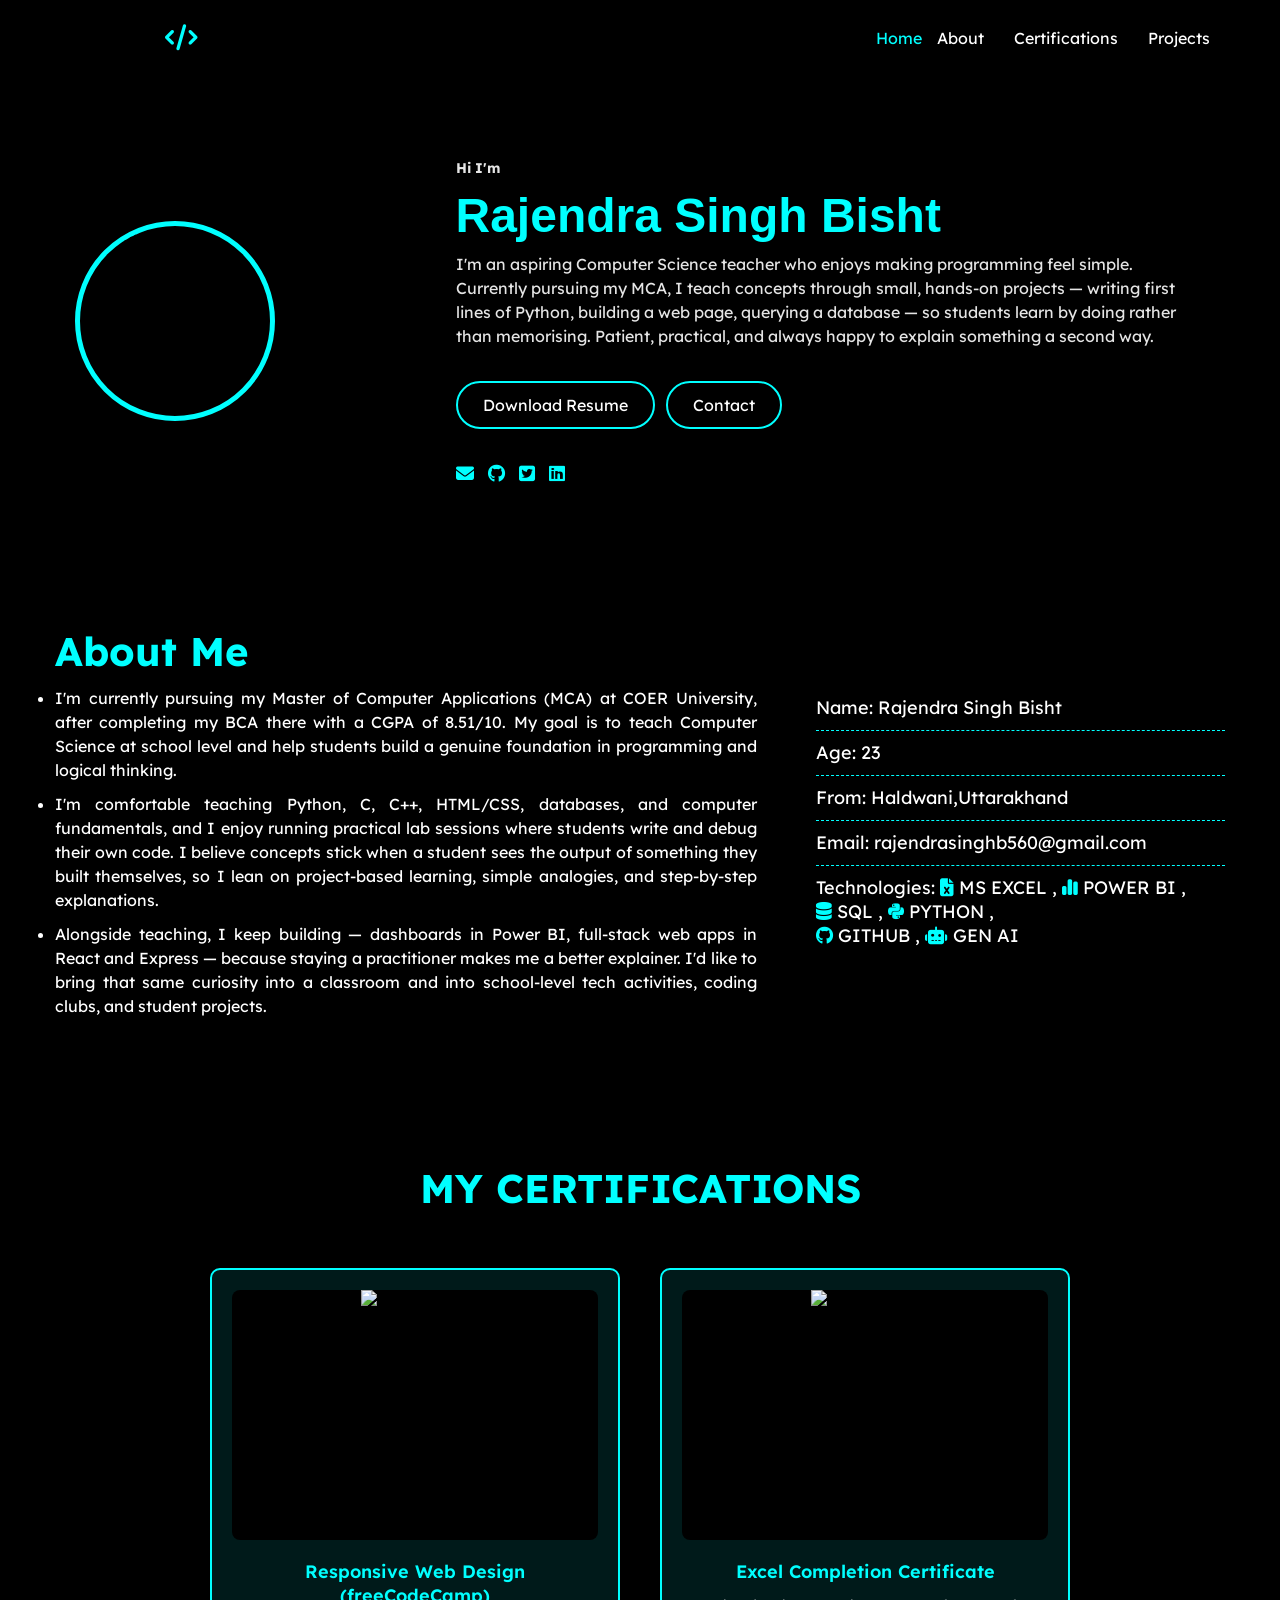
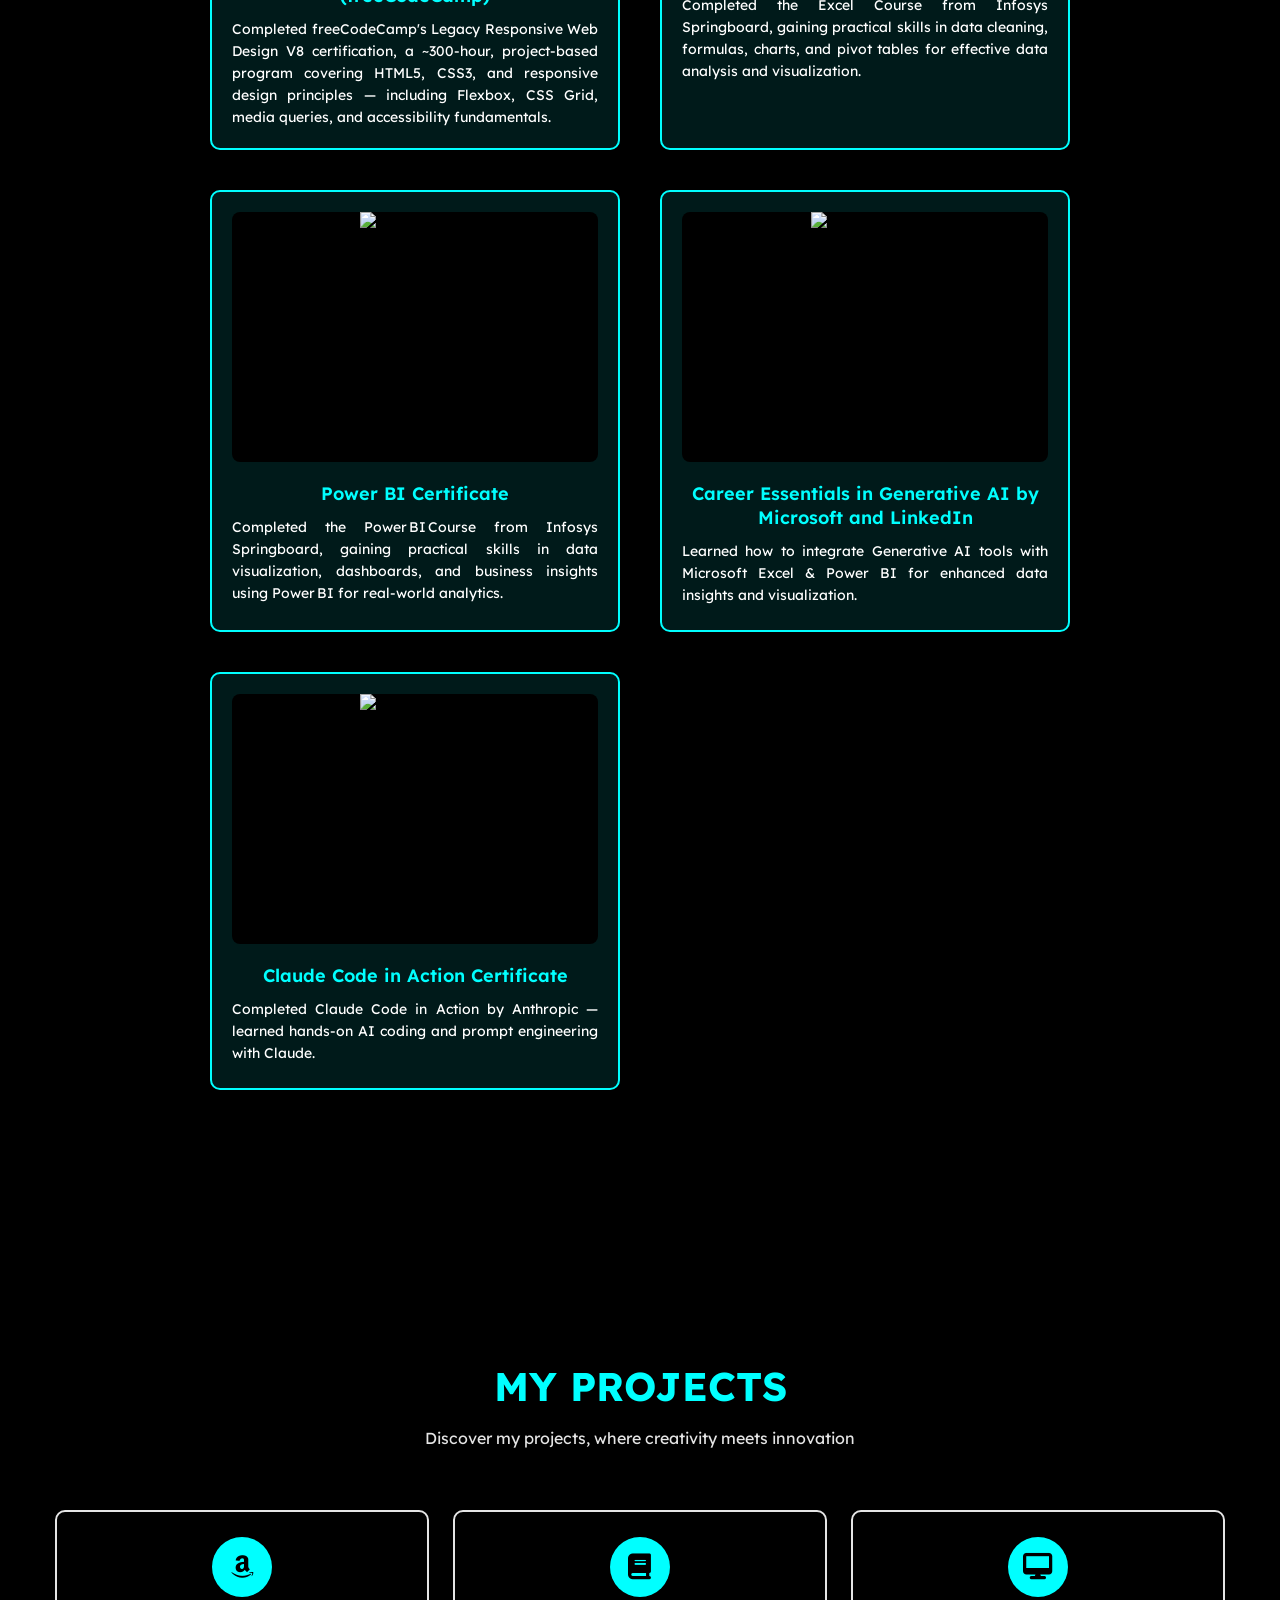
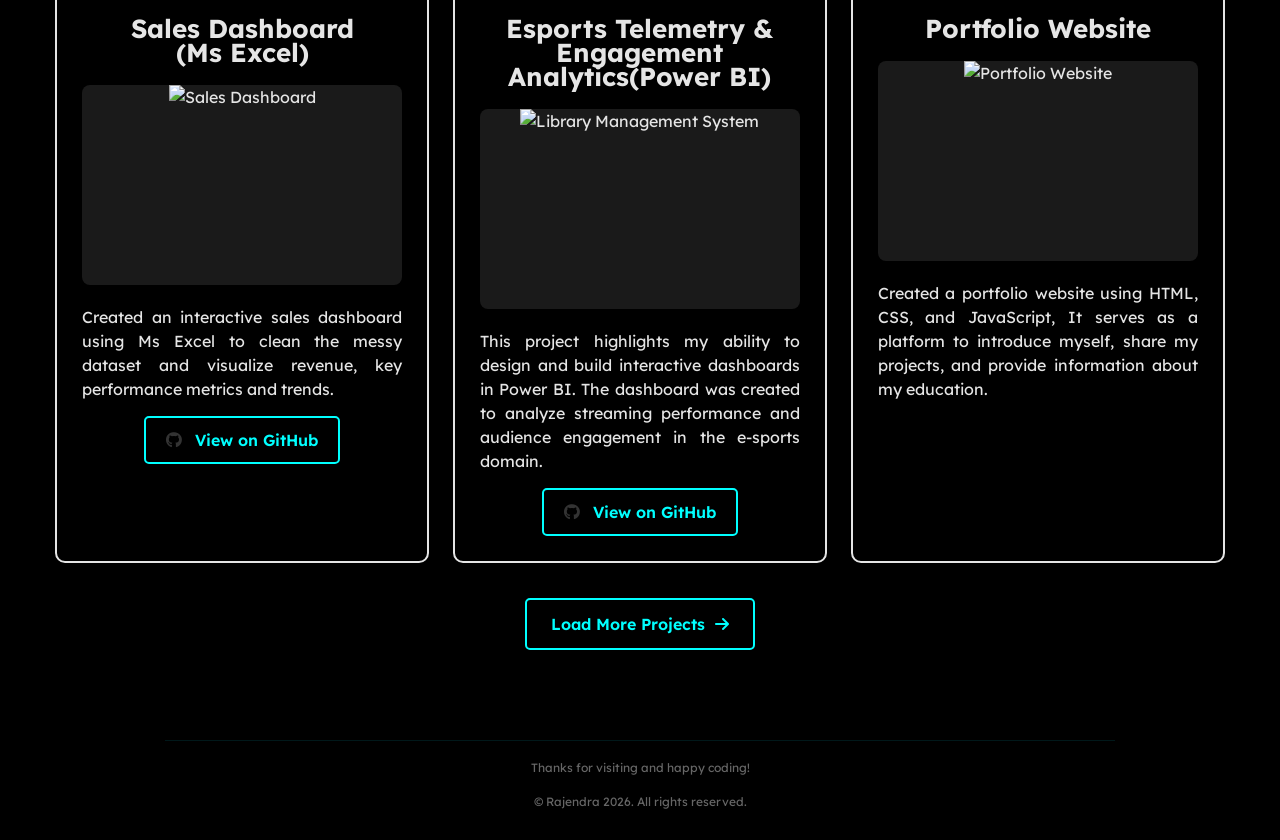
==== index.html @ 9645b608 "Add files via upload" ====
<!DOCTYPE html>
<html lang="en">
<head>
    <meta charset="UTF-8"> 
    <meta http-equiv="X-UA-Compatible" content="IE=edge">
    <meta name="viewport" content="width=device-width, initial-scale=1.0">
    <title>Rajendra</title>
    <link rel="icon" href="https://i.ibb.co/zRsTj3p/Frame-1-37.png">


    <link rel="stylesheet" href="styles.css">
    <link rel="stylesheet" href="https://cdnjs.cloudflare.com/ajax/libs/font-awesome/6.4.0/css/all.min.css" class="stylesheet">
</head> 

<body>

    <!-------------------------- Header Area -------------------------->
    <header class="header-area">
        <div class="container">
            <div class="header">
               
                <a href="" class="logo">
                    <img src="images/Rajendra.png" alt="" class="signature" style="color: aqua;">
                    <i class="fa fa-code" style="color:  aqua;"></i>
                </a>
                   
                <ul class="navbar">
                    <li><a href="#home">Home</a></li>
                    <li><a href="#about">About</a></li>
                    <li><a href="#certifications">Certifications</a></li>
                    <li><a href="#projects">Projects</a></li>
                    
                </ul>
                
                <div class="menu_icon">
                    <i class="fa fa-bars"></i>
                </div>

            </div>
        </div> 
    </header>
 
    <!-------------------------- Home Page -------------------------->
    <div class="FirstElement" id="home">
        <div class="profile-photo">
            <img src="images/mypic.png" alt="profile picture">
        </div>
        <div class="profile-text">
            <h5>Hi I'm </h5><br>
            <h1 class="animated-name">Rajendra Singh Bisht </h1><br>
            <p>I'm an aspiring Computer Science teacher who enjoys making programming feel simple. Currently pursuing my MCA, I teach concepts through small, hands-on projects — writing first lines of Python, building a web page, querying a database — so students learn by doing rather than memorising. Patient, practical, and always happy to explain something a second way.</p>
            
            <div class="btn-group">
                <a href="Resume.pdf" class="btn   active">Download Resume</a>
                <a href="mailto:rajendrasinghb560@gmail.com" class="btn">Contact</a>
            </div>

            <div class="social" >
                <a href="mailto:rajendrasinghb560@gmail.com" target="_blank"><i class="fa fa-envelope" style="color:  aqua;;"></i></a>
                <a href="https://github.com/Rajendra7637" target="_blank"><i class="fa-brands fa-github" style="color: aqua;;"></i></a>
                <a href="https://x.com/Rajendrabisht69?t=imDS3XkulwA086up7VsEKw&s=09" target="_blank"><i class="fa-brands fa-square-twitter" style="color: aqua;"></i></a>
                <a href="https://www.linkedin.com/in/rajendra-singh-bisht-b9600a332/?lipi=urn%3Ali%3Apage%3Ad_flagship3_feed%3B2MLOsnooRuiY87DfaWjB9A%3D%3D" target="_blank"><i class="fa-brands fa-linkedin" style="color:  aqua;"></i></a>
            </div>
        </div>
    </div>

        <!-------------------------- About Section -------------------------->
    <section class="about-area" id="about">
        <div class="container">
            <div class="about">
                
                <div class="about-content">
                    <h4>About Me</h4>
                    <ul>
                      <li>I'm currently pursuing my Master of Computer Applications (MCA) at COER University, after completing my BCA there with a CGPA of 8.51/10. My goal is to teach Computer Science at school level and help students build a genuine foundation in programming and logical thinking.</li>
                      <li>I'm comfortable teaching Python, C, C++, HTML/CSS, databases, and computer fundamentals, and I enjoy running practical lab sessions where students write and debug their own code. I believe concepts stick when a student sees the output of something they built themselves, so I lean on project-based learning, simple analogies, and step-by-step explanations.</li>
                      <li>Alongside teaching, I keep building — dashboards in Power BI, full-stack web apps in React and Express — because staying a practitioner makes me a better explainer. I'd like to bring that same curiosity into a classroom and into school-level tech activities, coding clubs, and student projects.</li>
                    </ul>
                </div>
                                  
                <div class="about-skills">
                    <ul>
                        <li>Name: Rajendra Singh Bisht</li>
                        <li>Age: 23</li>     
                        <li>From: Haldwani,Uttarakhand</li>
                        <li>Email: rajendrasinghb560@gmail.com</li>
                      
                        
                        <li>Technologies: <i class="fa-solid fa-file-excel" style="color: aqua;"></i> MS EXCEL , <i class="fa-solid fa-chart-simple" style="color: aqua;"></i> POWER BI , <br><i class="fa-solid fa-database" style="color: aqua;"></i> SQL , <i class="fa-brands fa-python" style="color: aqua;"></i> PYTHON ,<br><i class="fa-brands fa-github" style="color: aqua;"></i> GITHUB , <i class="fa-solid fa-robot" style="color: aqua;"></i> GEN AI
                            
                          
                        </li>
                    </ul>
                </div>
                
                
            </div>
        </div>
    </section>

 

    


        <!-------------- Certifications ----------------->
    <section class="certifications-section" id="certifications">
        <div class="container">
            <h3 class="section-title">My Certifications</h3>
            <div class="certifications-grid">

                <div class="certificate-card">
                    <div class="certificate-image" onclick="openModal(this)">
                        <img src="images/responsive.png" alt="Certificate 1">
                    </div>
                    <h4 class="certificate-title">Responsive Web Design (freeCodeCamp)</h4>
                    <p class="certificate-description">Completed freeCodeCamp's Legacy Responsive Web Design V8 certification, a ~300-hour, project-based program covering HTML5, CSS3, and responsive design principles — including Flexbox, CSS Grid, media queries, and accessibility fundamentals.</p>
                </div>
                <!-- Certificate 1 -->
                <div class="certificate-card">
                    <div class="certificate-image" onclick="openModal(this)">
                        <img src="images/Excel.png" alt="Certificate 1">
                    </div>
                    <h4 class="certificate-title">Excel Completion Certificate</h4>
                    <p class="certificate-description">Completed the Excel Course from Infosys Springboard, gaining practical skills in data cleaning, formulas, charts, and pivot tables for effective data analysis and visualization.</p>
                </div>
                <!-- Certificate 2 -->
                <div class="certificate-card">
                    <div class="certificate-image" onclick="openModal(this)">
                        <img src="images/powerbi.png" alt="Certificate 2">
                    </div>
                    <h4 class="certificate-title">Power BI Certificate</h4>
                    <p class="certificate-description">Completed the Power BI Course from Infosys Springboard, gaining practical skills in data visualization, dashboards, and business insights using Power BI for real‑world analytics.</p>
                </div>
                <!-- Certificate 3 -->
                <div class="certificate-card">
                    <div class="certificate-image" onclick="openModal(this)">
                        <img src="images/MGenai.png" alt="Certificate 3">
                    </div>
                    <h4 class="certificate-title">Career Essentials in Generative AI by Microsoft and LinkedIn</h4>
                    <p class="certificate-description">Learned how to integrate Generative AI tools with Microsoft Excel & Power BI for enhanced data insights and visualization.</p>
                </div>
                <!-- Certificate 4 -->
                <div class="certificate-card">
                    <div class="certificate-image" onclick="openModal(this)">
                        <img src="images/claude.png" alt="Certificate 4">
                    </div>
                    <h4 class="certificate-title">Claude Code in Action Certificate</h4>
                    <p class="certificate-description">Completed Claude Code in Action by Anthropic — learned hands-on AI coding and prompt engineering with Claude.</p>
                </div>
            </div>
        </div>
    </section>

    <!-- Certificate Modal -->
    <div id="certificateModal" class="certificate-modal" onclick="closeModal()">
        <div class="modal-content" onclick="event.stopPropagation()">
            <span class="close-btn" onclick="closeModal()">&times;</span>
            <img id="modalImage" src="" alt="Certificate">
        </div>
    </div>

    <!-- Project Modal -->
    <div id="projectModal" class="project-modal" onclick="closeProjectModal()">
        <div class="project-modal-content" onclick="event.stopPropagation()">
            <span class="project-close-btn" onclick="closeProjectModal()">&times;</span>
            <img id="projectModalImage" src="" alt="Project Dashboard">
        </div>
    </div>

<br><br><br><br>

        <!-------------------------- Projects -------------------------->
    <section class="project-content" id="projects">
        <div class="container">
            <div class="project-title">
                <h4>My Projects</h4>
                <p>Discover my projects, where creativity meets innovation</p>
            </div>
            <div class="projects">
                <!-- 1st Project -->
                <div class="project">
                    <i class="fa-brands fa-amazon" style="color: #000000;"></i>
                    <h4>Sales Dashboard<br>(Ms Excel)</h4>
                    <div class="project-image" onclick="openProjectModal(this)">
                        <img src="images/Salesexcel.png" alt="Sales Dashboard">
                        <span class="image-icon"><i class="fa fa-image"></i></span>
                    </div>
                    <p>Created an interactive sales dashboard using Ms Excel to clean the messy dataset and visualize revenue, key performance metrics and trends.</p>
                    
                    <a href="https://github.com/Rajendra7637/Sales-Dashboard-Excel-" target="_blank" class="github-link">
                        <i class="fa-brands fa-github"></i> View on GitHub
                    </a>
                </div>
                 <!-- 2nd Project -->
                 <div class="project">
                    <i class="fa-solid fa-book" style="color:rgb(0, 0, 0);"></i>
                    <h4>Esports Telemetry & Engagement Analytics(Power BI)</h4>
                     <div class="project-image" onclick="openProjectModal(this)">
                        <img src="images/espobi.png" alt="Library Management System">
                        <span class="image-icon"><i class="fa fa-image"></i></span>
                    </div>
                    <p>This project highlights my ability to design and build interactive dashboards in Power BI. The dashboard was created to analyze streaming performance and audience engagement in the e-sports domain.</p>
                  
                    <a href="https://github.com/your-username/library-management" target="_blank" class="github-link">
                        <i class="fa-brands fa-github"></i> View on GitHub
                    </a>
                </div>
                <!-- 3rd Project -->
                <div class="project">
                    <i class="fa fa-desktop" style="color: #000000;"></i>
                    <h4>Portfolio Website</h4>
                     <div class="project-image" onclick="openProjectModal(this)">
                        <img src="images/web.png" alt="Portfolio Website">
                        <span class="image-icon"><i class="fa fa-image"></i></span>
                    </div>
                    <p>Created a portfolio website using HTML, CSS, and JavaScript, It serves as a platform to introduce myself, share my projects, and provide information about my education.</p>
                
                    
                </div>
                <!-- 2nd Project -->
                 <div class="project">
                    <i class="fa-solid fa-book" style="color:rgb(0, 0, 0);"></i>
                    <h4>Real Time Chat Application</h4>
                     <div class="project-image" onclick="openProjectModal(this)">
                        <img src="images/chat.png" alt="Library Management System">
                        <span class="image-icon"><i class="fa fa-image"></i></span>
                    </div>
                    <p>A real-time room based chat platform with functionalities such as typing indicator and sending images.</p>
                  
                    <a href="https://github.com/Rajendra7637/realtimechat/tree/master" target="_blank" class="github-link">
                        <i class="fa-brands fa-github"></i> View on GitHub
                    </a>
                </div>
            </div>
            <button type="button" class="load-more-projects" id="loadMoreProjects" aria-expanded="false">
                <span>Load More Projects</span>
                <i class="fa-solid fa-arrow-right" aria-hidden="true"></i>
            </button>
        </div>
    </section>

    <div class="projects-backdrop" id="projectsBackdrop" aria-hidden="true"></div>


    
        
 

        <!-------------------------- Contact Me -------------------------->

  
        
    <!-------------------------- JS -------------------------->
    <script src="https://code.jquery.com/jquery-3.7.0.min.js" integrity="sha256-2Pmvv0kuTBOenSvLm6bvfBSSHrUJ+3A7x6P5Ebd07/g=" crossorigin="anonymous"></script>
    <script src="https://cdn.jsdelivr.net/npm/typed.js@2.0.12"></script>
    <script src="https://unpkg.com/scrollreveal"></script>
    <script src="script.js"></script>
    
    <!-------------------------- Footer section -------------------------->
   <footer class="footer">
    <small class="message">Thanks for visiting and happy coding!</small>
    <small class="copyright">&copy; Rajendra 2026. All rights reserved.</small>
   </footer>

</body>
</html>
---- styles.css ----
@import url('https://fonts.googleapis.com/css2?family=Lexend:wght@400;500;600;700&display=swap');

*{
  margin:0;
  padding:0;
  box-sizing:border-box;
  scroll-behavior:smooth;
}
a{
  text-decoration: none ;
  color:#fff;
  transition:0.3s; 
}
ul{
  list-style:none;
}
img{
  max-width: 100%;
}
body{
  font-family: 'Lexend', sans-serif;
  font-size:16px;
  line-height:24px; 
  background-color:#000000;
}
.container{
  width: min(1170px, 92%);
  margin:auto;
}




      /*---------------------------Header---------------------------*/

      .signature {
        width: 100px; /* Adjust size as needed */
        animation: flicker 0.1ms infinite; /* Apply flicker animation */
      }
      
      @keyframes flicker {
        0% {
          opacity: 1;
        }
        20% {
          opacity: 0.8;
        }
        40% {
          opacity: 0.3;
        }
        60% {
          opacity: 0.5;
        }
        80% {
          opacity: 1;
        }
        100% {
          opacity: 0.9;
        }
      }

.header-area{
  padding:25px 0;
  transition: padding .3s;
}

.header-area.sticky {
  position: fixed;
  top: 0;
  left: 0;
  width: 100%;
  z-index: 99;
  background-color: #202020;
  padding: 5px;
}

.header{
  display:flex;
  justify-content: space-between;
  align-items: center;
  position: relative;
  /* padding-bottom: 2rem; */
} 
.logo {
  display: flex;
  align-items: center;
  position: relative; 
  text-transform: uppercase;
  font-size: 26px;
  font-weight: 700;
}

.logo .fa-bolt {
  color: #1cbac8;
  font-size: 19.5px;
  position: absolute; 
  top: 60%;
  left: 100%; 
  transform: translate(-50%, -50%); 
  z-index: 1; 
}

.signature {
  width: 100px; 
  height:auto; 
  margin-right: 10px; 
}

.header ul li:first-child {
  margin-right: auto; 
}  

.header ul{
  display: flex;
  align-items: center; 
}
.header ul li{
  margin: 0 15px;
}
.header ul li a{
  text-transform: capitalize;
  display: block;
}
.header ul li a.active{
  color:  aqua;;
} 
.header ul li a:hover{
  color: aqua;;
}
.header .menu_icon{
  color:#00eeff;
  font-size: 18px;
  cursor: pointer;
  display: none;
}

.animated-name {
  font-size: 50px;
  font-family: 'Arial', sans-serif;
  color: aqua;
}

@keyframes fadeInColorChange {
  0% {
    opacity: 0;
    color: #3498db;
  }
  50% {
    opacity: 1;
    color: #00ffee;
  }
  100% {
    opacity: 0;
    color: #00ffc3;
  }
}



/*---------------------------HomePage--------------------------*/

.FirstElement{
   display:flex;
   justify-content: space-around;
   align-items: center;
  gap: 2rem;
   padding-top: 5rem; 
} 

.FirstElement.adjusted-padding {
  padding-top: 40px; 
}

.FirstElement .profile-photo{
  display: inline-block;
  padding: 10px;
  border: 5px solid aqua;
  border-radius: 50%; /* Optional: for a circular image */
  width: 200px;
  height: 200px;
  border-radius: 50%;
  overflow: hidden;
  margin: 0; /* Remove margins */
  padding: 0

}
@keyframes borderAnimation {
  0% {
    border-color: #004471;
  }
  50% {
    border-color: #00eeff;
  }
  100% {
    border-color: #0061a1;
  }
}
profile-photo .img{
  height: 100%;
  width: 100%;
  transition: 0.5s;
  object-fit: fill;
  margin: 0; /* Remove margins */
  padding: 0
}
.FirstElement .profile-photo img:hover{
  transform: scale(1.2);
}
.profile-text{
  max-width: 750px;
  width: 100%;
  display: flex;
  flex-direction: column;
}
.profile-text h5{
  color: #e5e5e5;
  font-size: 14px;
}
.profile-text h1{
  color: aqua;
  font-size: 3rem; 
}
.profile-text p{
  color:#e5e5e5;
}
.profile-text .social i{
  color : #e5e5e5;
  font-size: 18px;
  margin-right: 10px;
  transition: 0.5s;
}
.profile-text .social i:hover{
  color: aqua;;
  transform: rotate(360deg);
}



 /*---------------------------About---------------------------*/

.about-area{
  padding-top: 130px;
  background-color: #000000;
}
.about{
  display: flex;
  justify-content: space-between;
  align-items: center;
  margin-bottom:50px;
}
.about-content{
  flex-basis: 60%;
}
.about-content h4{
  color:  aqua;;
  font-size: 40px;
  line-height: 70px;
  text-transform: capitalize;
}
.about-content ul {
  color:#fff;
  text-align: justify;
}

.about-content ul li {
  list-style-type: disc;
  margin-bottom: 10px;
}

.about-skills{
  flex-basis: 35%;
}
.about-skills ul li{
  border-bottom: 1px dashed  aqua;;
  padding-bottom: 10px;
  margin-bottom: 10px;
  color: #fff;
  font-size: 18px;
}
.about-skills ul li:last-child{
  border-bottom: 0;
  padding-bottom: 0;
  margin-bottom: 0;
}



/*---------------------------Button---------------------------*/

.btn-group{
  margin: 45px 0;
}
.btn-group .btn{
  border-color: #d5d5d5;
  color: #fff;
  background-color: #000000;
  padding:12px 25px;
  margin: 5px 0;
  margin-right: 7px;
  border-radius: 30px;
  border: 2px solid aqua;
  box-shadow: 0 10px 10px -8px rgb(0 0 0 / 78%);
}
.btn.active{
  border-color: aqua;
}


/*---------------------------Education & Internship---------------------------*/

.education-content .row{
  display: flex;
  border-radius: 5px;
  height: 400px;
  margin-bottom: 250px;
}

.education-content .title{
  color: aqua;;
}
.education-content .row .education,
.education-content .row .internship
{
  color: #e1e1e1;
  flex:0 0 50%;
  max-width: 50%;
  margin-top: 30px;
} 
.education-content  h3.title{
  font-size:24px;
  margin-bottom: 30px;
  font-weight: 700;
}
.education-content .row.timeline-box{
  flex:0 0 100%;
  max-width: 100%;  
}
.education-content .row .timeline{
  /* background-color:#e5e5e5; */
  padding: 30px 15px;
  border: 1px solid aqua;
  border-radius: 10px;
  width: 100%;
  position: relative;
}
.education-content .row .timeline-item{
  position:relative;
  padding-left: 37px;
  padding-bottom: 50px; 
}
.education-content .row  .internship .timeline-item{
  position:relative;
  padding-left: 37px;
  padding-bottom: 30px; 
}
.education-content .row .timeline-item:last-child{
  padding-bottom: 0;
}
.education-content .row .timeline-item::before{
  content: "";
  width: 1px;
  position: absolute;
  height: 100%;
  left: 7px;
  top: 0;
  background-color: aqua;;  
}
.education-content .row .circle-dot{
  position: absolute;
  left: 0;
  top: 0;
  height: 15px;
  width: 15px;
  border-radius: 50%;
  background-color: #000000;
}
.education-content .row .timeline-title  {
  font-weight: 700;
  font-size: 18px;
  margin-bottom: 12px;
}
.education-content .row .internship .timeline-title  {
  font-weight: 700;
  font-size: 18px;
  margin-bottom: 8px;
}
.education-content .row .timeline-text{
  line-height: 25px;
  font-size: 16px;
  text-align: justify;
}

/*---------------------------Certifications---------------------------*/
.certifications-section {
  padding: 90px 0;
  text-align: center;
}

.section-title {
  text-transform: uppercase;
  font-size: 40px;
  line-height: 40px;
  color: aqua;
  margin-bottom: 60px;
  text-align: center;
}

.certifications-grid {
  display: grid;
  grid-template-columns: repeat(2, 1fr);
  gap: 40px;
  max-width: 900px;
  margin: 0 auto;
  padding: 0 20px;
}

.certificate-card {
  background: rgba(0, 255, 255, 0.1);
  border: 2px solid aqua;
  border-radius: 10px;
  padding: 20px;
  transition: all 0.3s ease;
  text-align: center;
}

.certificate-card:hover {
  transform: translateY(-10px);
  box-shadow: 0 10px 30px rgba(0, 255, 255, 0.3);
}

.certificate-image {
  width: 100%;
  height: 250px;
  margin-bottom: 20px;
  border-radius: 8px;
  overflow: hidden;
  background: #000;
}

.certificate-image img {
  width: 100%;
  height: 100%;
  object-fit: cover;
}

.certificate-title {
  color: aqua;
  font-size: 18px;
  font-weight: 600;
  margin-top: 15px;
  margin-bottom: 10px;
}

.certificate-description {
  color: #fff;
  font-size: 14px;
  line-height: 22px;
  text-align: justify;
  margin-top: 10px;
  min-height: 70px;
}

/* Certificate Modal */
.certificate-image {
  cursor: pointer;
}

.certificate-modal {
  display: none;
  position: fixed;
  z-index: 1000;
  left: 0;
  top: 0;
  width: 100%;
  height: 100%;
  background-color: rgba(0, 0, 0, 0.8);
  backdrop-filter: blur(5px);
  -webkit-backdrop-filter: blur(5px);
  animation: fadeIn 0.3s ease-in;
}

.certificate-modal.show {
  display: flex;
  align-items: center;
  justify-content: center;
}

.modal-content {
  position: relative;
  max-width: 90%;
  max-height: 90vh;
  background: #000;
  border: 2px solid aqua;
  border-radius: 10px;
  animation: zoomIn 0.3s ease-in;
}

.modal-content img {
  width: 100%;
  height: auto;
  max-height: 85vh;
  display: block;
  border-radius: 8px;
}

.close-btn {
  position: absolute;
  top: -40px;
  right: 0;
  font-size: 40px;
  font-weight: bold;
  color: aqua;
  cursor: pointer;
  transition: all 0.3s ease;
  z-index: 1001;
}

.close-btn:hover {
  color: #fff;
  transform: scale(1.2);
}

@keyframes fadeIn {
  from {
    opacity: 0;
  }
  to {
    opacity: 1;
  }
}

@keyframes zoomIn {
  from {
    transform: scale(0.8);
    opacity: 0;
  }
  to {
    transform: scale(1);
    opacity: 1;
  }
}

/* Responsive Design */
@media (max-width: 768px) {
  .certifications-grid {
    grid-template-columns: 1fr;
    gap: 30px;
    max-height: var(--mobile-cert-visible-height, none);
    overflow-y: auto;
    padding-right: 8px;
    scroll-snap-type: y proximity;
    scrollbar-width: thin;
    scrollbar-color: rgba(0, 255, 255, 0.7) rgba(255, 255, 255, 0.08);
  }

  .certifications-grid::-webkit-scrollbar {
    width: 7px;
  }

  .certifications-grid::-webkit-scrollbar-track {
    background: rgba(255, 255, 255, 0.08);
    border-radius: 999px;
  }

  .certifications-grid::-webkit-scrollbar-thumb {
    background: linear-gradient(180deg, rgba(0, 255, 255, 0.95), rgba(0, 170, 170, 0.9));
    border-radius: 999px;
  }

  .certifications-grid::-webkit-scrollbar-thumb:hover {
    background: linear-gradient(180deg, rgba(0, 255, 255, 1), rgba(0, 190, 190, 0.95));
  }

  .certificate-card {
    scroll-snap-align: start;
  }

  .certificate-image {
    height: 220px;
  }

  .certificate-title {
    font-size: 16px;
  }

  .certificate-description {
    font-size: 13px;
    min-height: 60px;
  }

  .section-title {
    font-size: 32px;
    margin-bottom: 40px;
  }

  .project {
    flex-basis: 48%;
  }

  .project-image {
    height: 180px;
  }

  .image-icon {
    font-size: 32px;
  }

  .github-link {
    font-size: 14px;
    padding: 8px 16px;
  }
}

@media (max-width: 480px) {
  .certifications-section {
    padding: 60px 0;
  }

  .certifications-grid {
    grid-template-columns: 1fr;
    gap: 20px;
    padding: 0 15px;
    padding-right: 8px;
  }

  .certificate-card {
    padding: 15px;
  }

  .certificate-image {
    height: 180px;
    margin-bottom: 15px;
  }

  .certificate-title {
    font-size: 14px;
    margin-top: 10px;
  }

  .certificate-description {
    font-size: 12px;
    line-height: 20px;
    min-height: 50px;
  }

  .section-title {
    font-size: 24px;
    margin-bottom: 30px;
  }

  .project {
    flex-basis: 100%;
    padding: 20px;
  }

  .project i {
    width: 50px;
    height: 50px;
    font-size: 22px;
    line-height: 50px;
  }

  .project h4 {
    font-size: 18px;
    margin: 15px 0;
  }

  .project p {
    font-size: 13px;
  }

  .project-image {
    height: 150px;
    margin: 15px 0;
  }

  .image-icon {
    font-size: 28px;
  }

  .github-link {
    font-size: 12px;
    padding: 8px 15px;
    margin-top: 12px;
  }
}

/*---------------------------Projects---------------------------*/
.project-content{
  padding: 90px 0;
  /* color:#fff;  */
}
.project-title{
  margin-bottom: 60px;
  text-align: center;
}
.project-title h4{
  text-transform: uppercase;
  font-size: 40px;
  line-height: 40px;
  color: aqua;;
  margin-bottom: 20px;
}
.project-title p{
  color: #e5e5e5;
}
.projects{
  display: flex;
  justify-content:space-between;
  flex-wrap: wrap;
}
.project{
    /* padding: 30px 15px; */
    color: #e5e5e5;
    border: 2px solid #e5e5e5;
    border-radius: 10px;
    width: 100%;
    position: relative;
    padding: 25px;
    text-align: center;
    flex-basis: 32%;
    transition: .3s;
}

.project:nth-child(n + 4) {
  display: none;
}

.project-content.projects-expanded {
  position: fixed;
  top: 5vh;
  left: 5%;
  right: 5%;
  max-height: 90vh;
  overflow-y: auto;
  overflow-x: hidden;
  z-index: 1001;
  background-color: #000;
  border-radius: 10px;
}

.project-content.projects-expanded .project:nth-child(n + 4) {
  display: block;
}

.projects-backdrop {
  display: none;
  position: fixed;
  inset: 0;
  z-index: 1000;
  background: rgba(0, 0, 0, 0.55);
  backdrop-filter: blur(6px);
  -webkit-backdrop-filter: blur(6px);
}

.projects-backdrop.show {
  display: block;
  animation: fadeIn 0.25s ease-in;
}

.load-more-projects {
  display: flex;
  align-items: center;
  justify-content: center;
  gap: 10px;
  margin: 35px auto 0;
  padding: 12px 24px;
  border: 2px solid aqua;
  border-radius: 5px;
  background: transparent;
  color: aqua;
  cursor: pointer;
  font: inherit;
  font-weight: 600;
  transition: all 0.3s ease;
}

.load-more-projects:hover,
.load-more-projects:focus-visible {
  background: aqua;
  color: #000;
  outline: none;
  transform: translateY(-3px);
  box-shadow: 0 5px 15px rgba(0, 255, 255, 0.4);
}

.load-more-projects i {
  width: auto;
  height: auto;
  background: none;
  color: inherit;
  font-size: 16px;
  line-height: normal;
}
.project i{
  background-color: aqua;;
  width: 60px;
  height: 60px;
  color: #333;
  font-size: 26px;
  line-height: 60px;
  border-radius: 50%;
}
.project h4{
  font-size: 26px;
  text-transform: capitalize;
  margin: 20px 0;
}
.project p{
  text-align: justify;
}
.project:hover{
  border-color: aqua;
}

.project-image {
  width: 100%;
  height: 200px;
  margin: 20px 0;
  border-radius: 8px;
  overflow: hidden;
  background: #1a1a1a;
  cursor: pointer;
  position: relative;
  transition: all 0.3s ease;
}

.project-image:hover {
  transform: scale(1.05);
  box-shadow: 0 5px 20px rgba(0, 255, 255, 0.3);
}

.project-image img {
  width: 100%;
  height: 100%;
  object-fit: cover;
  transition: all 0.3s ease;
}

.image-icon {
  position: absolute;
  top: 50%;
  left: 50%;
  transform: translate(-50%, -50%);
  font-size: 40px;
  color: aqua;
  opacity: 0;
  transition: all 0.3s ease;
}

.project-image:hover .image-icon {
  opacity: 1;
}

.github-link {
  display: inline-block;
  margin-top: 15px;
  padding: 10px 20px;
  background-color: transparent;
  border: 2px solid aqua;
  color: aqua;
  text-decoration: none;
  border-radius: 5px;
  transition: all 0.3s ease;
  font-weight: 600;
}

.github-link:hover {
  background-color: aqua;
  color: #000;
  transform: translateY(-3px);
  box-shadow: 0 5px 15px rgba(0, 255, 255, 0.4);
}

.github-link i {
  margin-right: 8px;
  background: none;
  width: auto;
  height: auto;
  font-size: 16px;
  line-height: normal;
  border-radius: 0;
}

/* Project Modal */
.project-modal {
  display: none;
  position: fixed;
  z-index: 1000;
  left: 0;
  top: 0;
  width: 100%;
  height: 100%;
  background-color: rgba(0, 0, 0, 0.8);
  backdrop-filter: blur(5px);
  -webkit-backdrop-filter: blur(5px);
  animation: fadeIn 0.3s ease-in;
}

.project-modal.show {
  display: flex;
  align-items: center;
  justify-content: center;
}

.project-modal-content {
  position: relative;
  max-width: 90%;
  max-height: 90vh;
  background: #000;
  border: 2px solid aqua;
  border-radius: 10px;
  animation: zoomIn 0.3s ease-in;
}

.project-modal-content img {
  width: 100%;
  height: auto;
  max-height: 85vh;
  display: block;
  border-radius: 8px;
}

.project-close-btn {
  position: absolute;
  top: -40px;
  right: 0;
  font-size: 40px;
  font-weight: bold;
  color: aqua;
  cursor: pointer;
  transition: all 0.3s ease;
  z-index: 1001;
}

.project-close-btn:hover {
  color: #fff;
  transform: scale(1.2);
}

/* */





/*---------------------------Contact Me---------------------------*/
.contact-content{
  padding: 100px 0;
  color: #fff;
  text-align: center;
}
.contact-content .contact-title h4{
  font-size: 40px;
  text-transform: capitalize;
  color: #fed700;
  padding-bottom: 10px;
}
.contact-content .contact-title p{
  padding-bottom: 20px;
}
.contact{
  max-width: 700px;
  margin: auto;
}
.contact input,.contact textarea{
  width: 100%;
  padding: 15px;
  border: 0;
  margin-bottom: 10px;
}

.contact .submit{
  width: auto;
  background-color: #fed700;
  padding: 10px 40px;
  font-weight:bold ;
  font-size: 18px;
}
.contact .submit:hover{
  transform: scale(1.1);
  cursor: pointer;
}
#msg{
  color: #fff;
  font-size: 20px;
  margin-top: -8px;
  display: block;
}






/*---------------------------Footer---------------------------*/
.footer {
    max-width: 950px;
    margin: 0 auto;
    padding: 15px 0 26px;
    border-top: 1px solid rgba(0, 229, 255, 0.1); 
    color: rgba(255, 255, 255, 0.4);
    display: flex;
    flex-direction: column;
    align-items: center;
    text-align: center;
  }
  .footer .message {
    font-size: 12px;
    color: rgba(255, 255, 255, 0.4);
    margin-bottom: 10px;
  }
  
  .copyright {
    font-size: 12px;
  }




 /*------------------- Responsive Design on small screen -------------------*/

/* Medium layout */
@media only screen and (min-width:1000px) and (max-width:1200px){
  .container{
    width: 970px;
  }
}

@media(max-width:1050px){
  .FirstElement{ 
    flex-direction: column;
    padding-top: 2rem;
  }
  .profile-text{
    padding: 40px 0px;
  }
}



/* tablet layout */
@media only screen and (min-width:768px) and (max-width:999px){
  .container{
    width: 750px;
  } 
}  


/* Mobile Layout */
@media only screen and (max-width:767px){
  .container{
    width: min(100%, 88%);
  }

  .FirstElement {
    padding-top: 1.5rem;
    gap: 1.2rem;
  }

  .header .menu_icon {
    display: block;
  }
  .header ul{
    display: flex;
    flex-direction: column;
    align-items: flex-start;
    gap: 8px;
    position: absolute;
    top: calc(100% + 10px);
    right: 0;
    width: 220px;
    padding: 0;
    border: 0;
    border-radius: 10px;
    background: #111;
    z-index: 120;
    overflow: hidden;
    max-height: 0;
    opacity: 0;
    transform: translateY(-8px);
    pointer-events: none;
    transition: max-height 0.35s ease, opacity 0.25s ease, transform 0.25s ease;
  }

  .header ul.open {
    padding: 12px;
    border: 1px solid aqua;
    max-height: 280px;
    opacity: 1;
    transform: translateY(0);
    pointer-events: auto;
  }

  .header ul.open li {
    margin: 0;
    width: 100%;
  }

  .header ul.open li a {
    display: block;
    width: 100%;
    padding: 8px 10px;
  }
  .header i{
    color: #e5e5e5;
  }

  .profile-text{
    width: 100%;
    padding: 20px 8px;
  }

  .profile-text h1 {
    font-size: 2.2rem;
    line-height: 1.2;
  }

  .btn-group {
    display: flex;
    flex-wrap: wrap;
    gap: 10px;
    margin: 30px 0;
  }

  .btn-group .btn {
    margin: 0;
  }
  .FirstElement .profile-text p{
    text-align: justify;
    padding: 0 4px;
  }

  .about-content,
  .about-skills {
    padding: 0 8px;
  }

  .about-content ul,
  .about-skills ul,
  .project p,
  .certificate-description {
    padding: 0 4px;
  }

  .project {
    padding: 20px 16px;
  }
  .about{
    flex-direction: column;
    flex-basis: 100%;
    margin-bottom: 30px;
  }
  .about-skills{
    width: 100%;
    margin-top: 30px;
  }
  .education-content .row {
    flex-direction: column;
    height: auto;
    margin-bottom: 50px;
  }

  .education-content .row .education,
  .education-content .row .internship {
    flex-basis: 100%;
    max-width: 100%;
    margin-top: 30px;
  }
  .project{
    flex-basis: 100%;
    margin-bottom: 30px;
  }

}
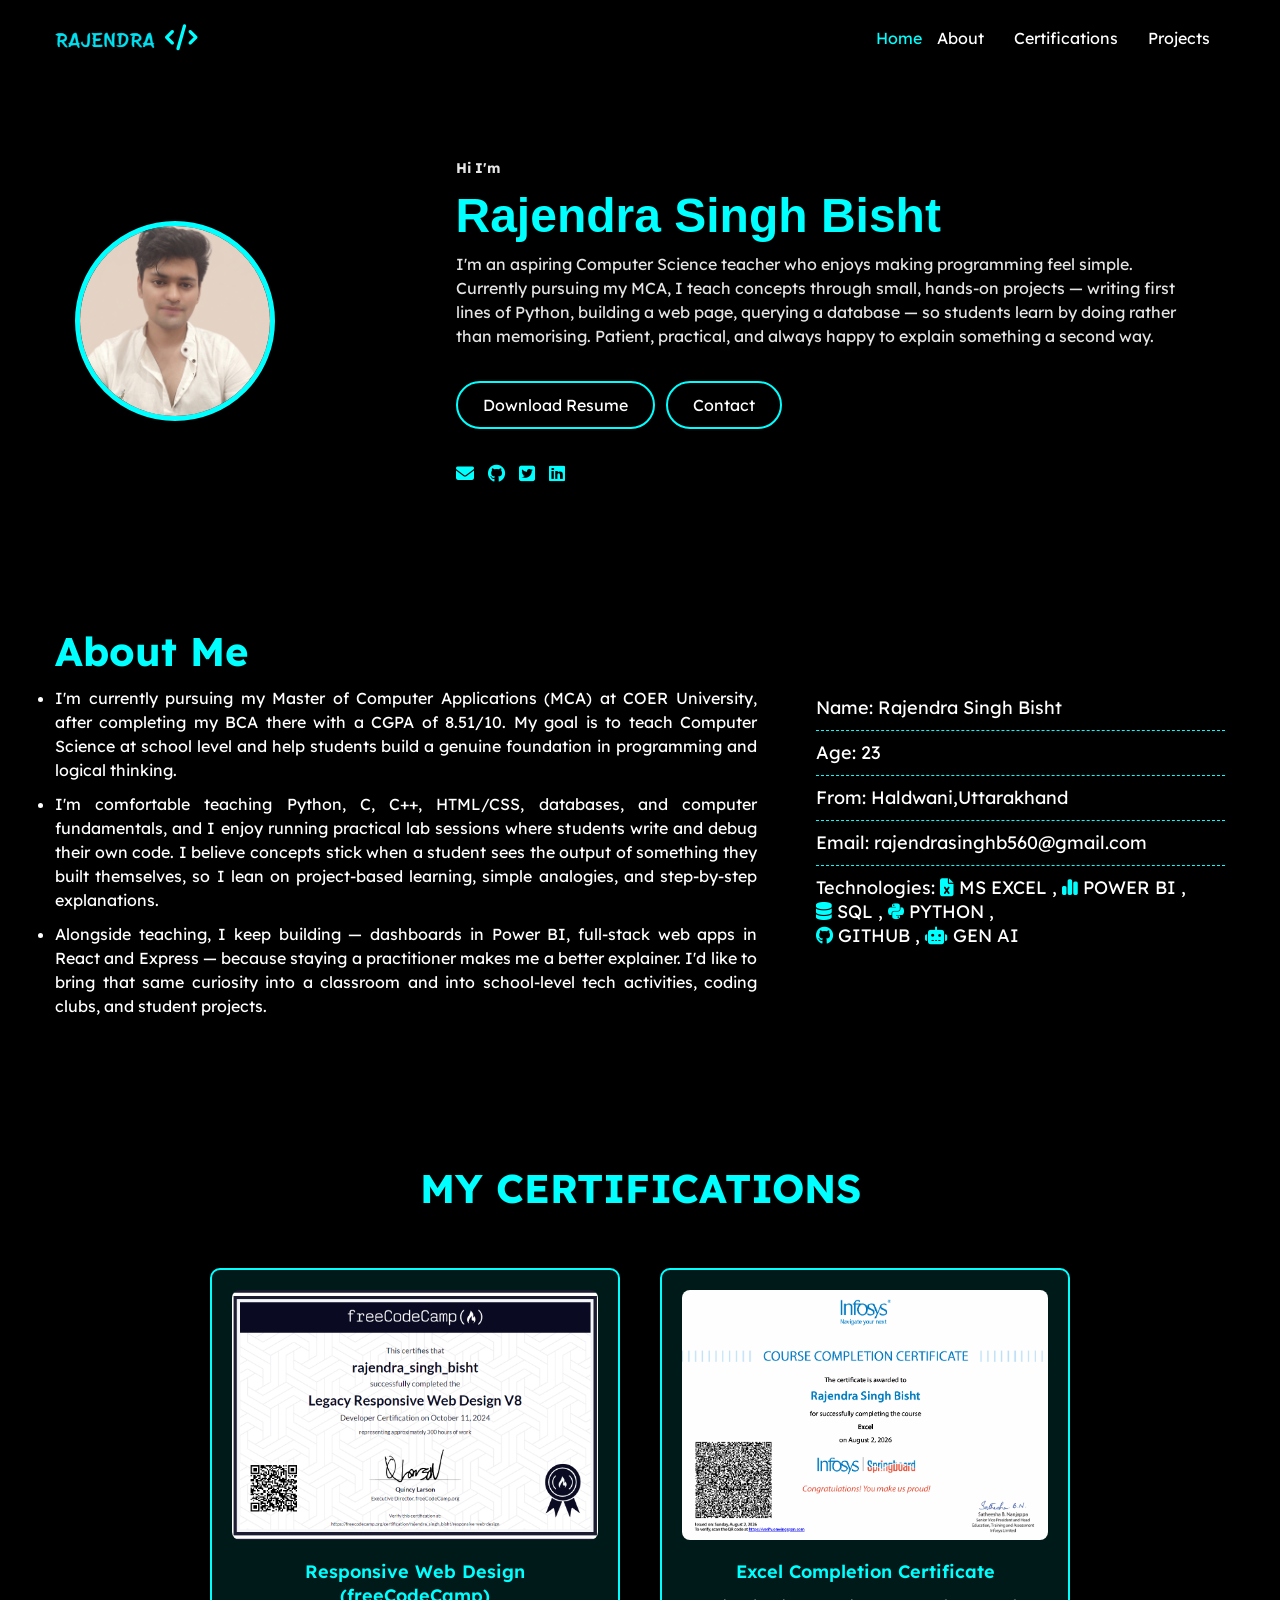
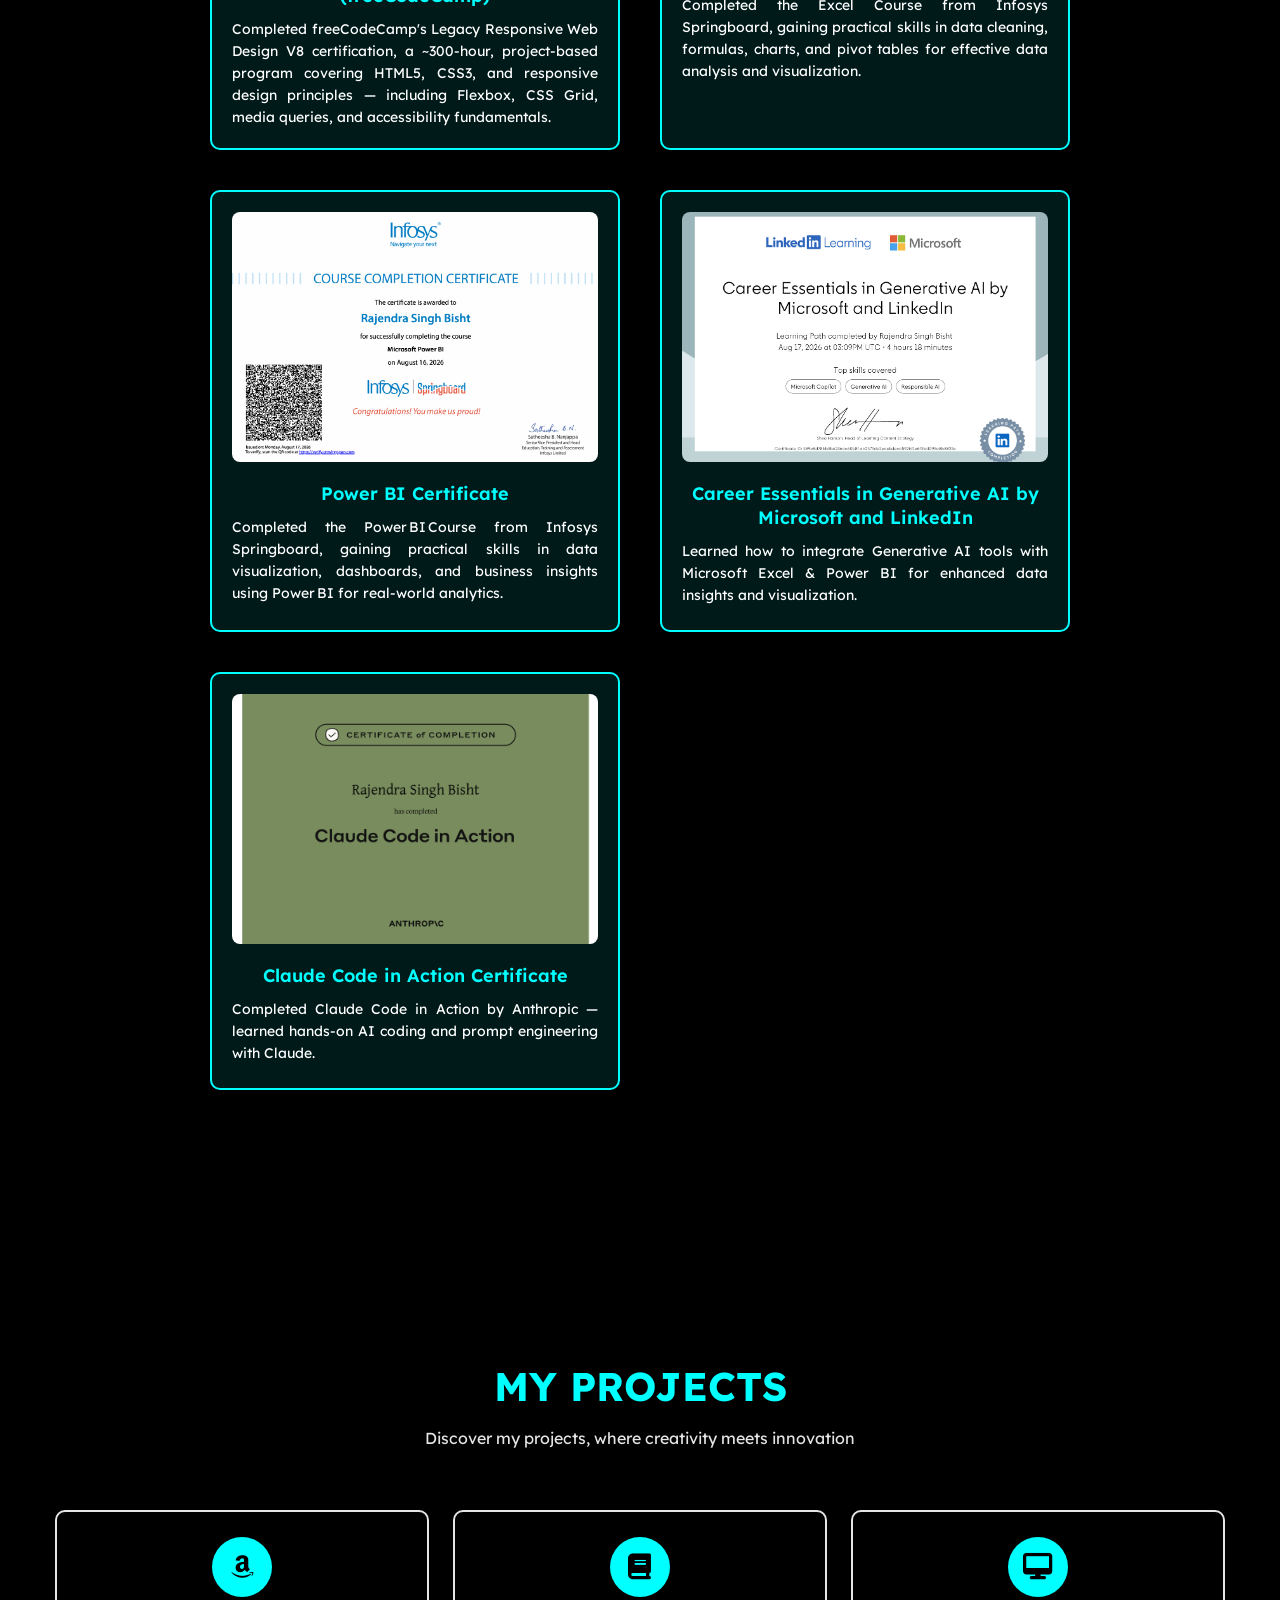
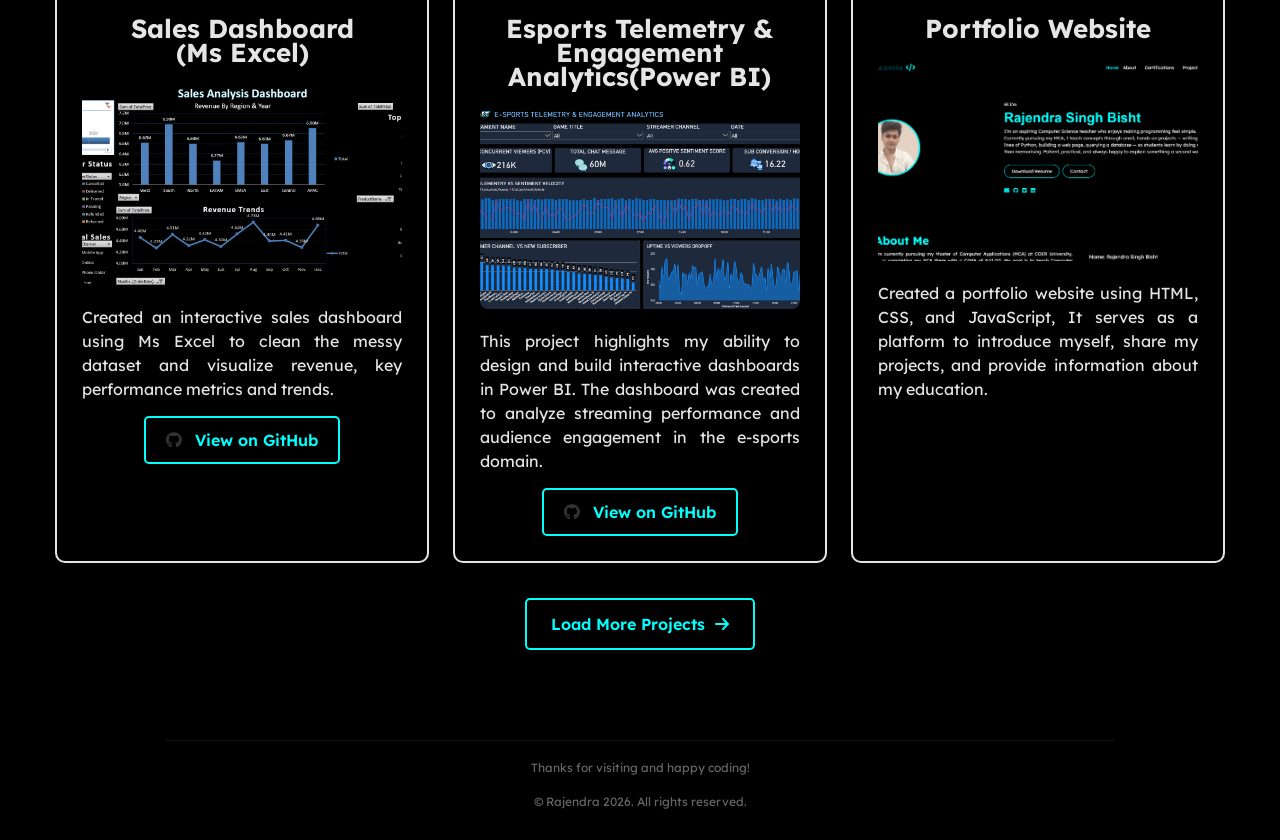
==== commit 6cec1ab6: "Update index.html" ====
--- a/index.html
+++ b/index.html
@@ -202,7 +202,7 @@
                     </div>
                     <p>This project highlights my ability to design and build interactive dashboards in Power BI. The dashboard was created to analyze streaming performance and audience engagement in the e-sports domain.</p>
                   
-                    <a href="https://github.com/your-username/library-management" target="_blank" class="github-link">
+                    <a href="https://github.com/Rajendra7637/Sales_Dashboard-Excel_PowerBI" target="_blank" class="github-link">
                         <i class="fa-brands fa-github"></i> View on GitHub
                     </a>
                 </div>
@@ -264,4 +264,4 @@
    </footer>
 
 </body>
-</html>+</html>
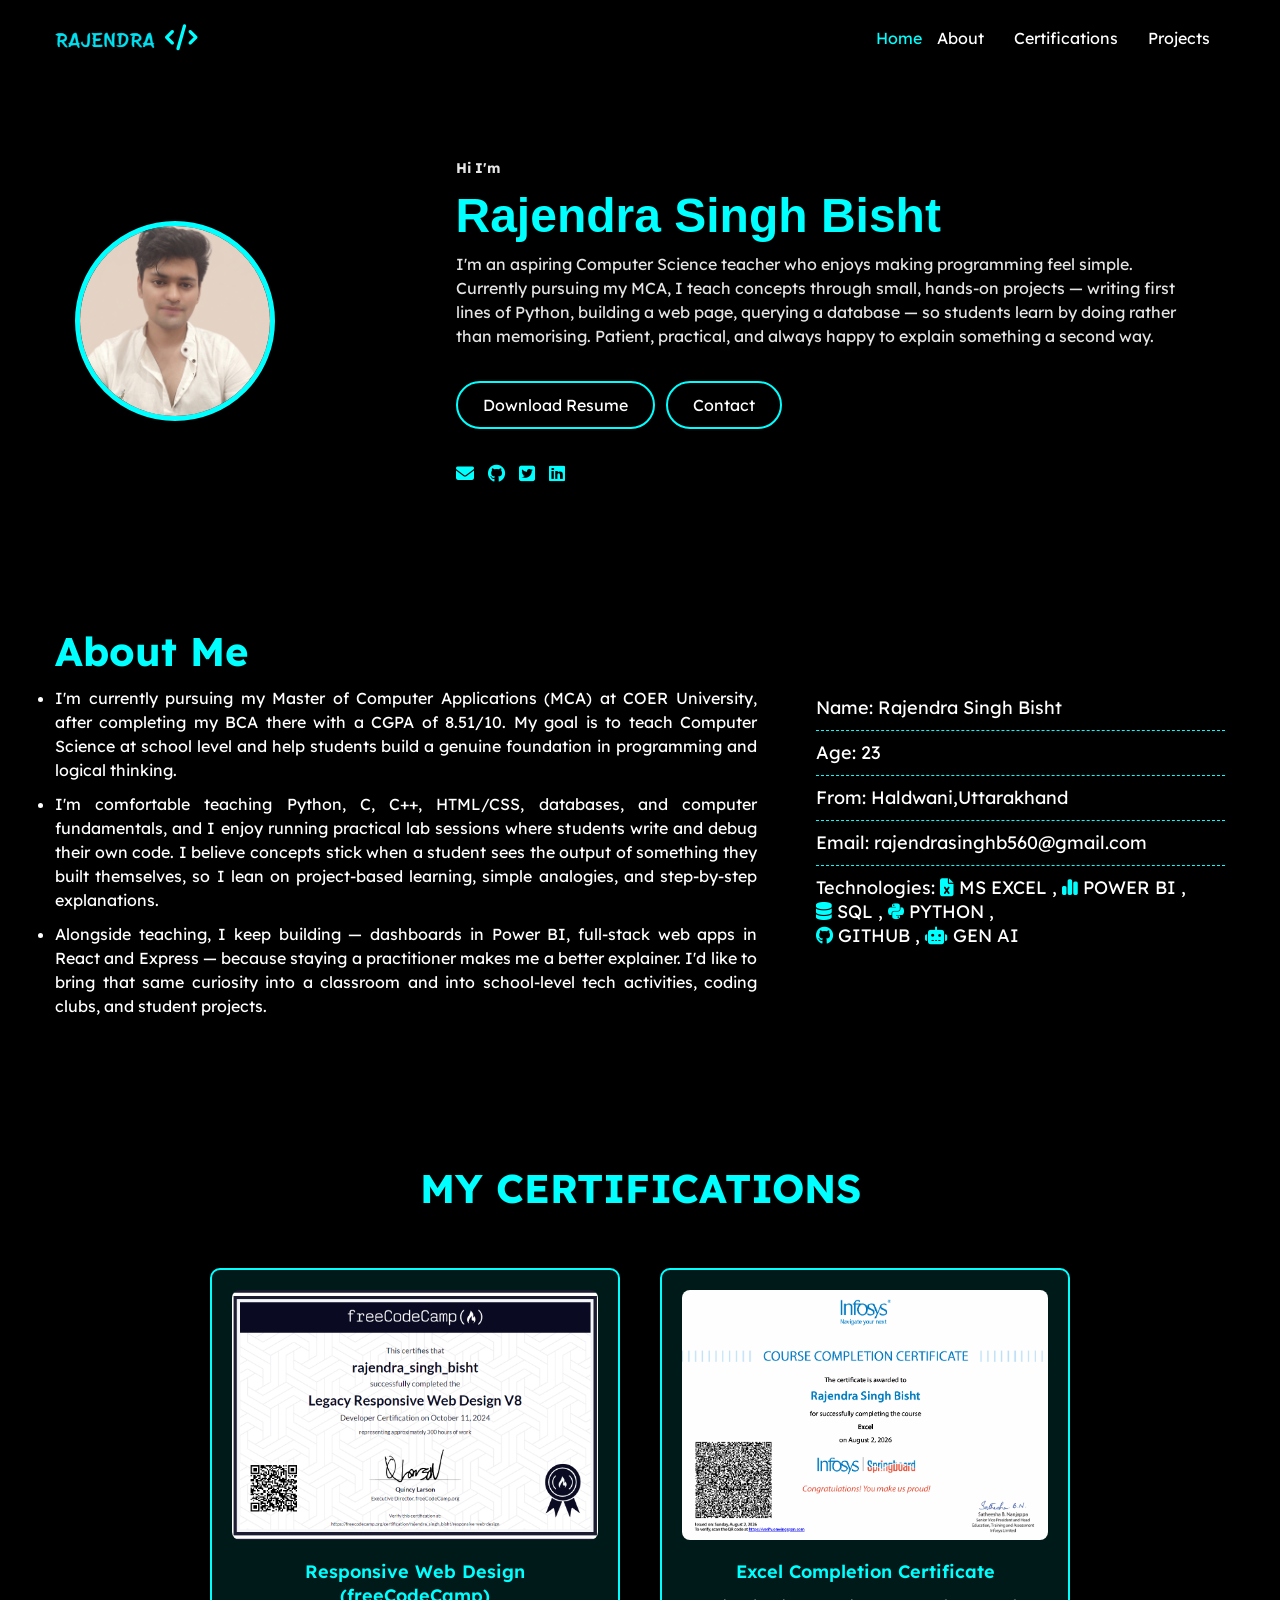
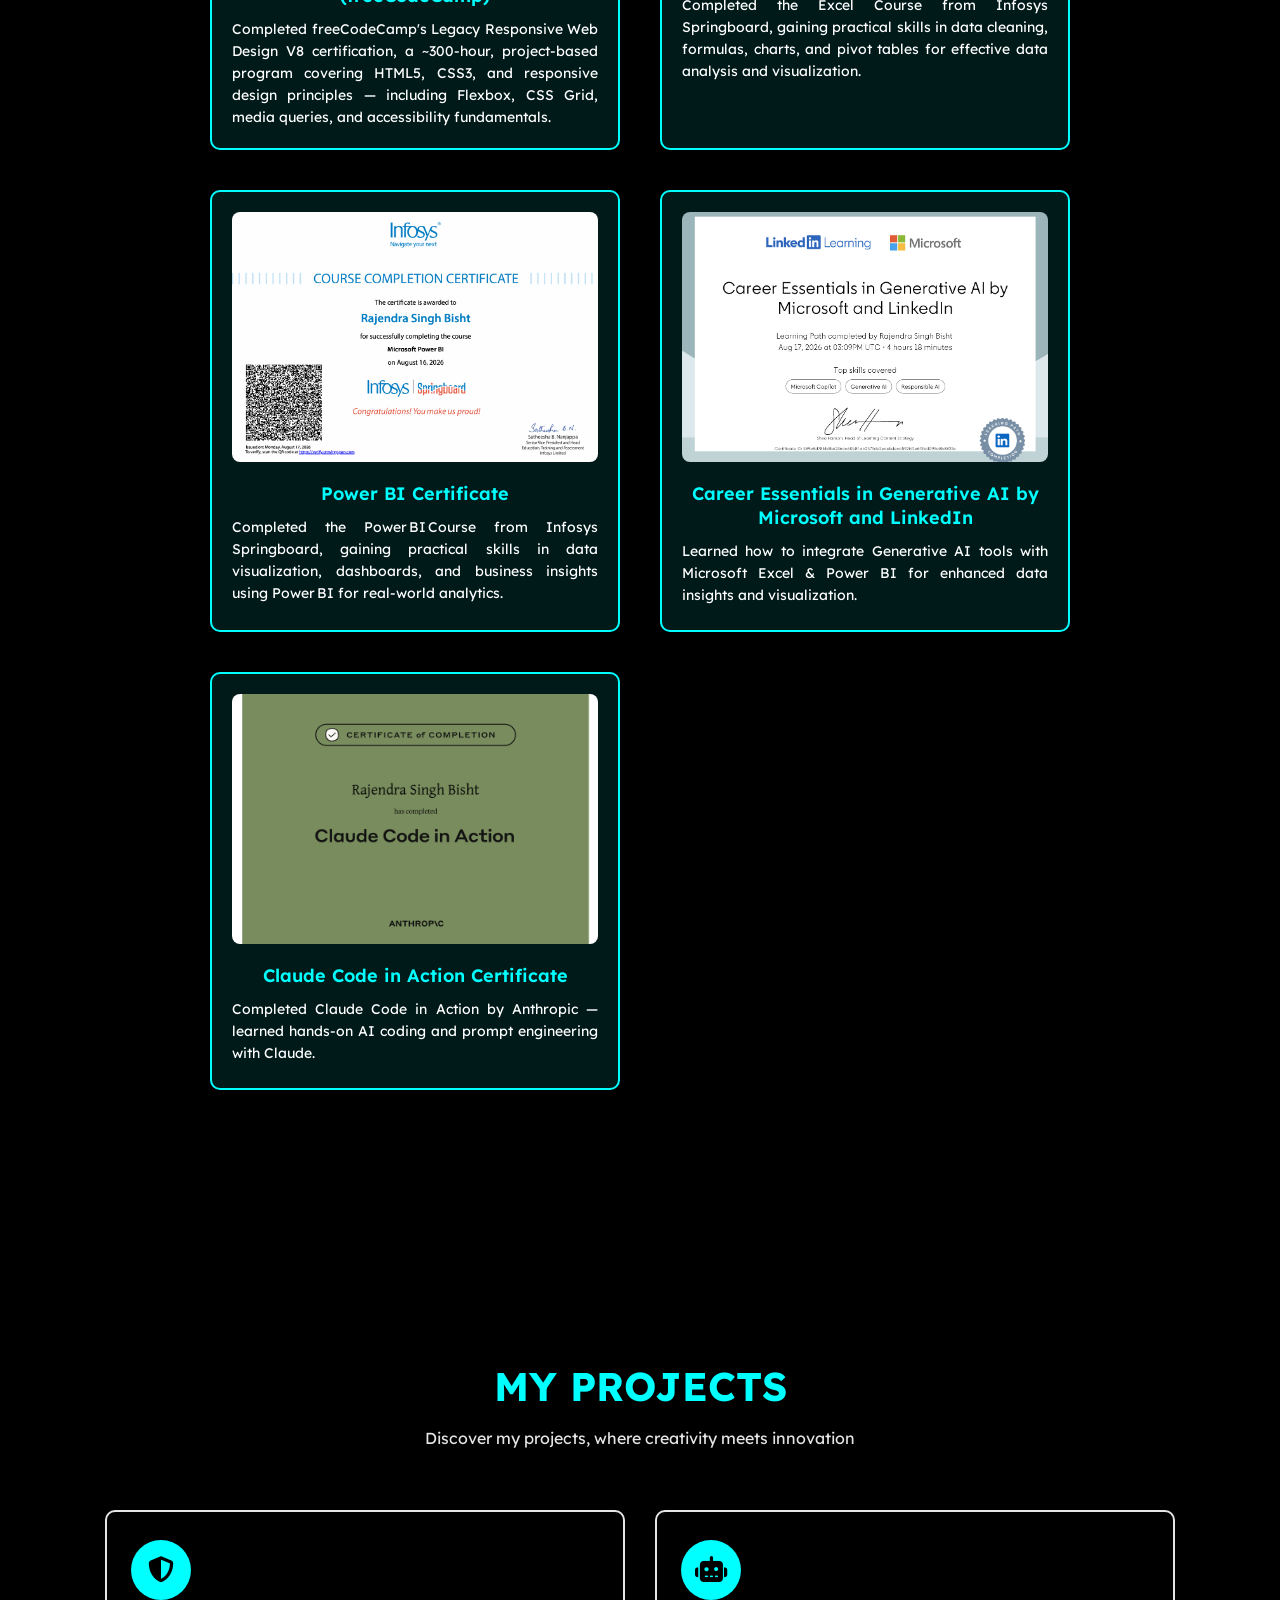
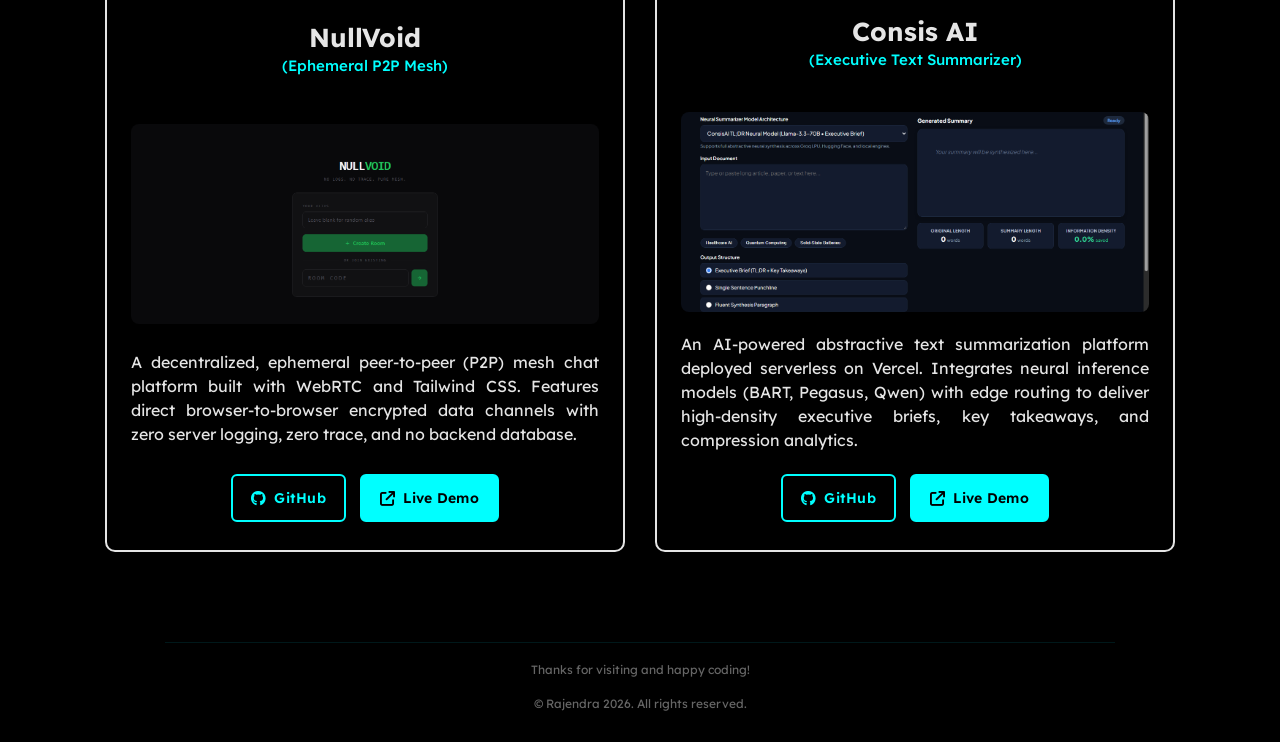
==== commit f8f4748a: "Update projects section: feature NullVoid and Consis AI with live & github links" ====
--- a/index.html
+++ b/index.html
@@ -178,62 +178,47 @@
                 <p>Discover my projects, where creativity meets innovation</p>
             </div>
             <div class="projects">
-                <!-- 1st Project -->
+                <!-- 1st Project: NullVoid -->
                 <div class="project">
-                    <i class="fa-brands fa-amazon" style="color: #000000;"></i>
-                    <h4>Sales Dashboard<br>(Ms Excel)</h4>
+                    <i class="fa-solid fa-shield-halved" style="color: #000000;"></i>
+                    <h4>NullVoid<br><small style="font-size: 15px; color: aqua; font-weight: 500;">(Ephemeral P2P Mesh)</small></h4>
                     <div class="project-image" onclick="openProjectModal(this)">
-                        <img src="images/Salesexcel.png" alt="Sales Dashboard">
+                        <img src="images/nullvoid.png" alt="NullVoid P2P Mesh Chat">
                         <span class="image-icon"><i class="fa fa-image"></i></span>
                     </div>
-                    <p>Created an interactive sales dashboard using Ms Excel to clean the messy dataset and visualize revenue, key performance metrics and trends.</p>
+                    <p>A decentralized, ephemeral peer-to-peer (P2P) mesh chat platform built with WebRTC and Tailwind CSS. Features direct browser-to-browser encrypted data channels with zero server logging, zero trace, and no backend database.</p>
                     
-                    <a href="https://github.com/Rajendra7637/Sales-Dashboard-Excel-" target="_blank" class="github-link">
-                        <i class="fa-brands fa-github"></i> View on GitHub
-                    </a>
-                </div>
-                 <!-- 2nd Project -->
-                 <div class="project">
-                    <i class="fa-solid fa-book" style="color:rgb(0, 0, 0);"></i>
-                    <h4>Esports Telemetry & Engagement Analytics(Power BI)</h4>
-                     <div class="project-image" onclick="openProjectModal(this)">
-                        <img src="images/espobi.png" alt="Library Management System">
+                    <div class="project-links">
+                        <a href="https://github.com/Rajendra7637/nullvoid" target="_blank" class="project-btn github-btn">
+                            <i class="fa-brands fa-github"></i> GitHub
+                        </a>
+                        <a href="https://nullvoid-psi.vercel.app" target="_blank" class="project-btn live-btn">
+                            <i class="fa-solid fa-arrow-up-right-from-square"></i> Live Demo
+                        </a>
+                    </div>
+                </div>
+
+                <!-- 2nd Project: Consis AI -->
+                <div class="project">
+                    <i class="fa-solid fa-robot" style="color: #000000;"></i>
+                    <h4>Consis AI<br><small style="font-size: 15px; color: aqua; font-weight: 500;">(Executive Text Summarizer)</small></h4>
+                    <div class="project-image" onclick="openProjectModal(this)">
+                        <img src="images/consisai.png" alt="Consis AI Neural Summarizer">
                         <span class="image-icon"><i class="fa fa-image"></i></span>
                     </div>
-                    <p>This project highlights my ability to design and build interactive dashboards in Power BI. The dashboard was created to analyze streaming performance and audience engagement in the e-sports domain.</p>
-                  
-                    <a href="https://github.com/Rajendra7637/Sales_Dashboard-Excel_PowerBI" target="_blank" class="github-link">
-                        <i class="fa-brands fa-github"></i> View on GitHub
-                    </a>
-                </div>
-                <!-- 3rd Project -->
-                <div class="project">
-                    <i class="fa fa-desktop" style="color: #000000;"></i>
-                    <h4>Portfolio Website</h4>
-                     <div class="project-image" onclick="openProjectModal(this)">
-                        <img src="images/web.png" alt="Portfolio Website">
-                        <span class="image-icon"><i class="fa fa-image"></i></span>
-                    </div>
-                    <p>Created a portfolio website using HTML, CSS, and JavaScript, It serves as a platform to introduce myself, share my projects, and provide information about my education.</p>
-                
+                    <p>An AI-powered abstractive text summarization platform deployed serverless on Vercel. Integrates neural inference models (BART, Pegasus, Qwen) with edge routing to deliver high-density executive briefs, key takeaways, and compression analytics.</p>
                     
-                </div>
-                <!-- 2nd Project -->
-                 <div class="project">
-                    <i class="fa-solid fa-book" style="color:rgb(0, 0, 0);"></i>
-                    <h4>Real Time Chat Application</h4>
-                     <div class="project-image" onclick="openProjectModal(this)">
-                        <img src="images/chat.png" alt="Library Management System">
-                        <span class="image-icon"><i class="fa fa-image"></i></span>
-                    </div>
-                    <p>A real-time room based chat platform with functionalities such as typing indicator and sending images.</p>
-                  
-                    <a href="https://github.com/Rajendra7637/realtimechat/tree/master" target="_blank" class="github-link">
-                        <i class="fa-brands fa-github"></i> View on GitHub
-                    </a>
-                </div>
-            </div>
-            <button type="button" class="load-more-projects" id="loadMoreProjects" aria-expanded="false">
+                    <div class="project-links">
+                        <a href="https://github.com/Rajendra7637/ConsisAI" target="_blank" class="project-btn github-btn">
+                            <i class="fa-brands fa-github"></i> GitHub
+                        </a>
+                        <a href="https://consisai.vercel.app" target="_blank" class="project-btn live-btn">
+                            <i class="fa-solid fa-arrow-up-right-from-square"></i> Live Demo
+                        </a>
+                    </div>
+                </div>
+            </div>
+            <button type="button" class="load-more-projects" id="loadMoreProjects" aria-expanded="false" style="display: none;">
                 <span>Load More Projects</span>
                 <i class="fa-solid fa-arrow-right" aria-hidden="true"></i>
             </button>
--- a/styles.css
+++ b/styles.css
@@ -706,7 +706,8 @@
 }
 .projects{
   display: flex;
-  justify-content:space-between;
+  justify-content: center;
+  gap: 30px;
   flex-wrap: wrap;
 }
 .project{
@@ -714,11 +715,14 @@
     color: #e5e5e5;
     border: 2px solid #e5e5e5;
     border-radius: 10px;
-    width: 100%;
     position: relative;
-    padding: 25px;
+    padding: 28px 24px;
     text-align: center;
-    flex-basis: 32%;
+    flex: 1 1 360px;
+    max-width: 520px;
+    display: flex;
+    flex-direction: column;
+    justify-content: space-between;
     transition: .3s;
 }
 
@@ -880,6 +884,68 @@
   font-size: 16px;
   line-height: normal;
   border-radius: 0;
+}
+
+.project-links {
+  display: flex;
+  justify-content: center;
+  align-items: center;
+  gap: 14px;
+  margin-top: 22px;
+  flex-wrap: wrap;
+}
+
+.project-btn {
+  display: inline-flex;
+  align-items: center;
+  justify-content: center;
+  gap: 8px;
+  padding: 10px 18px;
+  border-radius: 6px;
+  text-decoration: none;
+  font-weight: 600;
+  font-size: 14px;
+  letter-spacing: 0.3px;
+  transition: all 0.3s ease;
+  cursor: pointer;
+}
+
+.project-btn.github-btn {
+  background-color: transparent;
+  border: 2px solid aqua;
+  color: aqua;
+}
+
+.project-btn.github-btn:hover {
+  background-color: aqua;
+  color: #000;
+  transform: translateY(-3px);
+  box-shadow: 0 5px 15px rgba(0, 255, 255, 0.4);
+}
+
+.project-btn.live-btn {
+  background-color: aqua;
+  border: 2px solid aqua;
+  color: #000;
+}
+
+.project-btn.live-btn:hover {
+  background-color: transparent;
+  color: aqua;
+  transform: translateY(-3px);
+  box-shadow: 0 5px 15px rgba(0, 255, 255, 0.4);
+}
+
+.project .project-btn i {
+  background: none;
+  width: auto;
+  height: auto;
+  color: inherit;
+  font-size: 15px;
+  line-height: normal;
+  border-radius: 0;
+  margin: 0;
+  display: inline-block;
 }
 
 /* Project Modal */
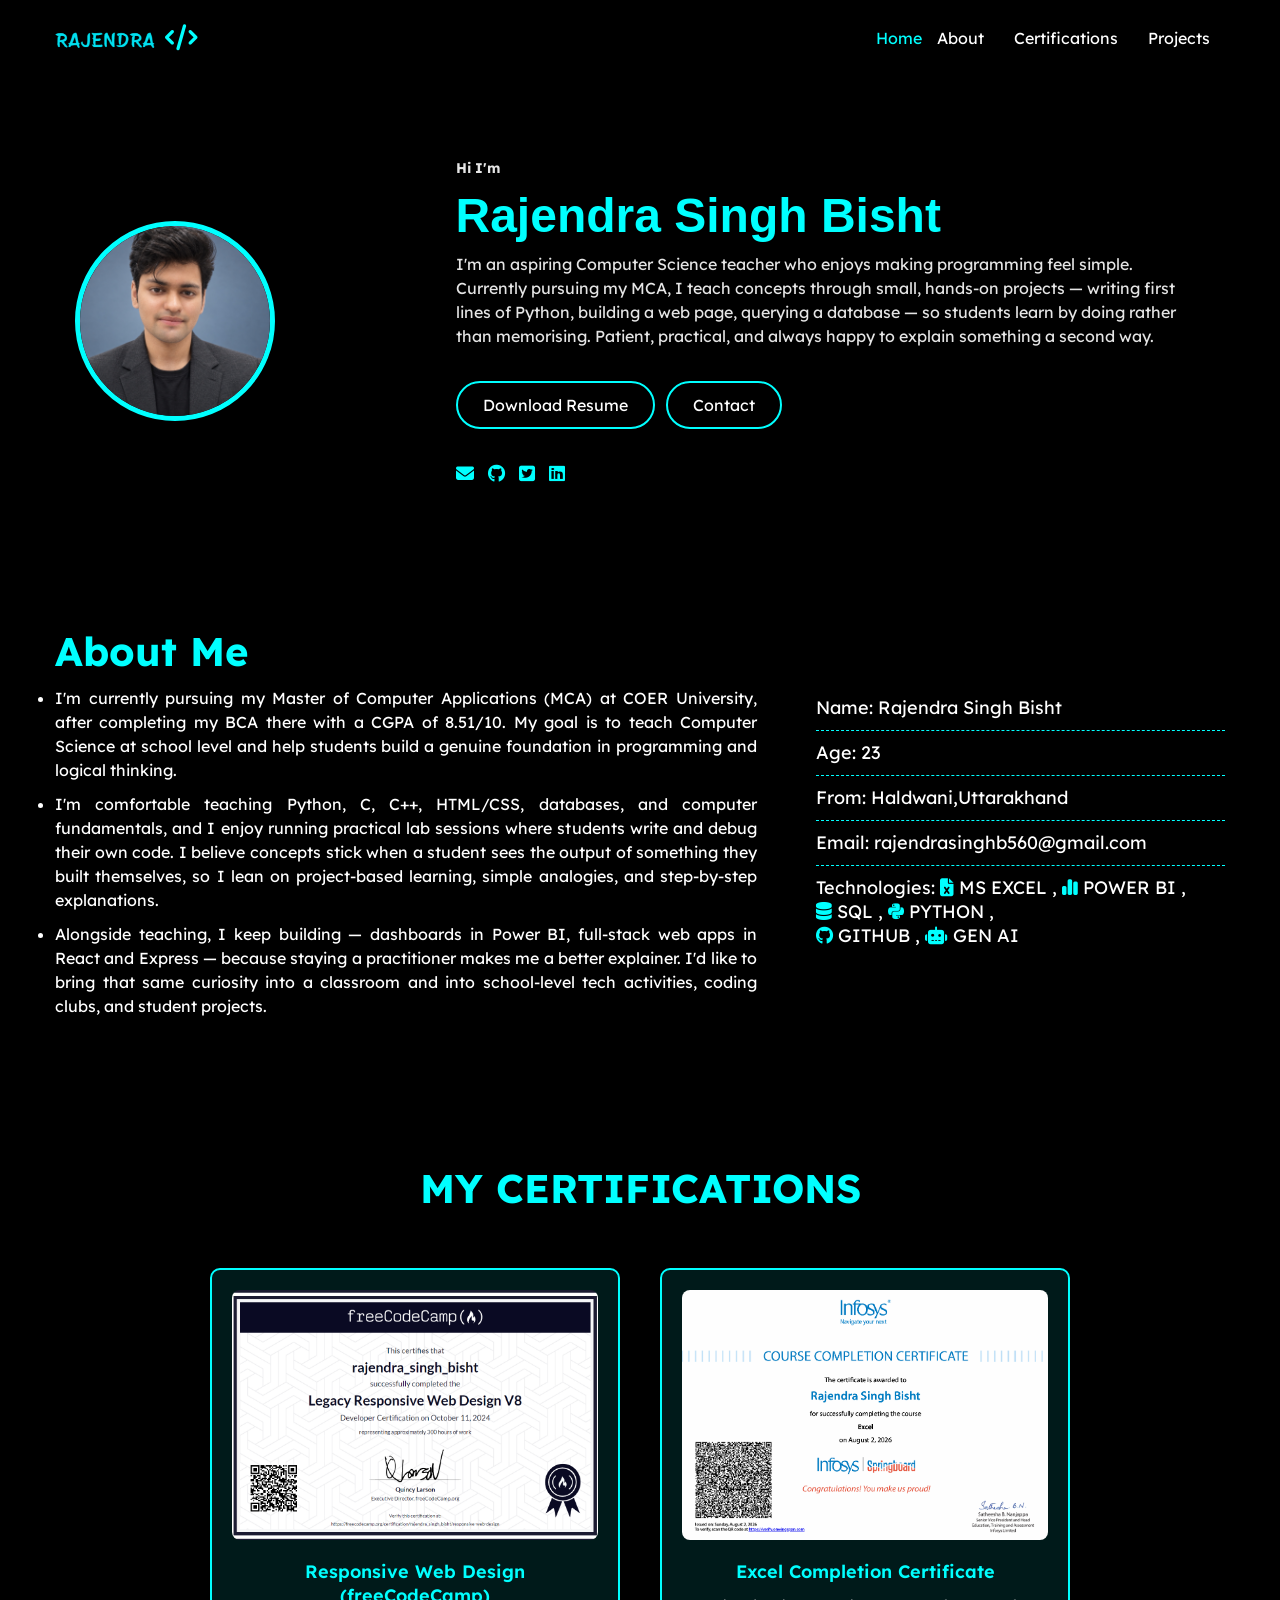
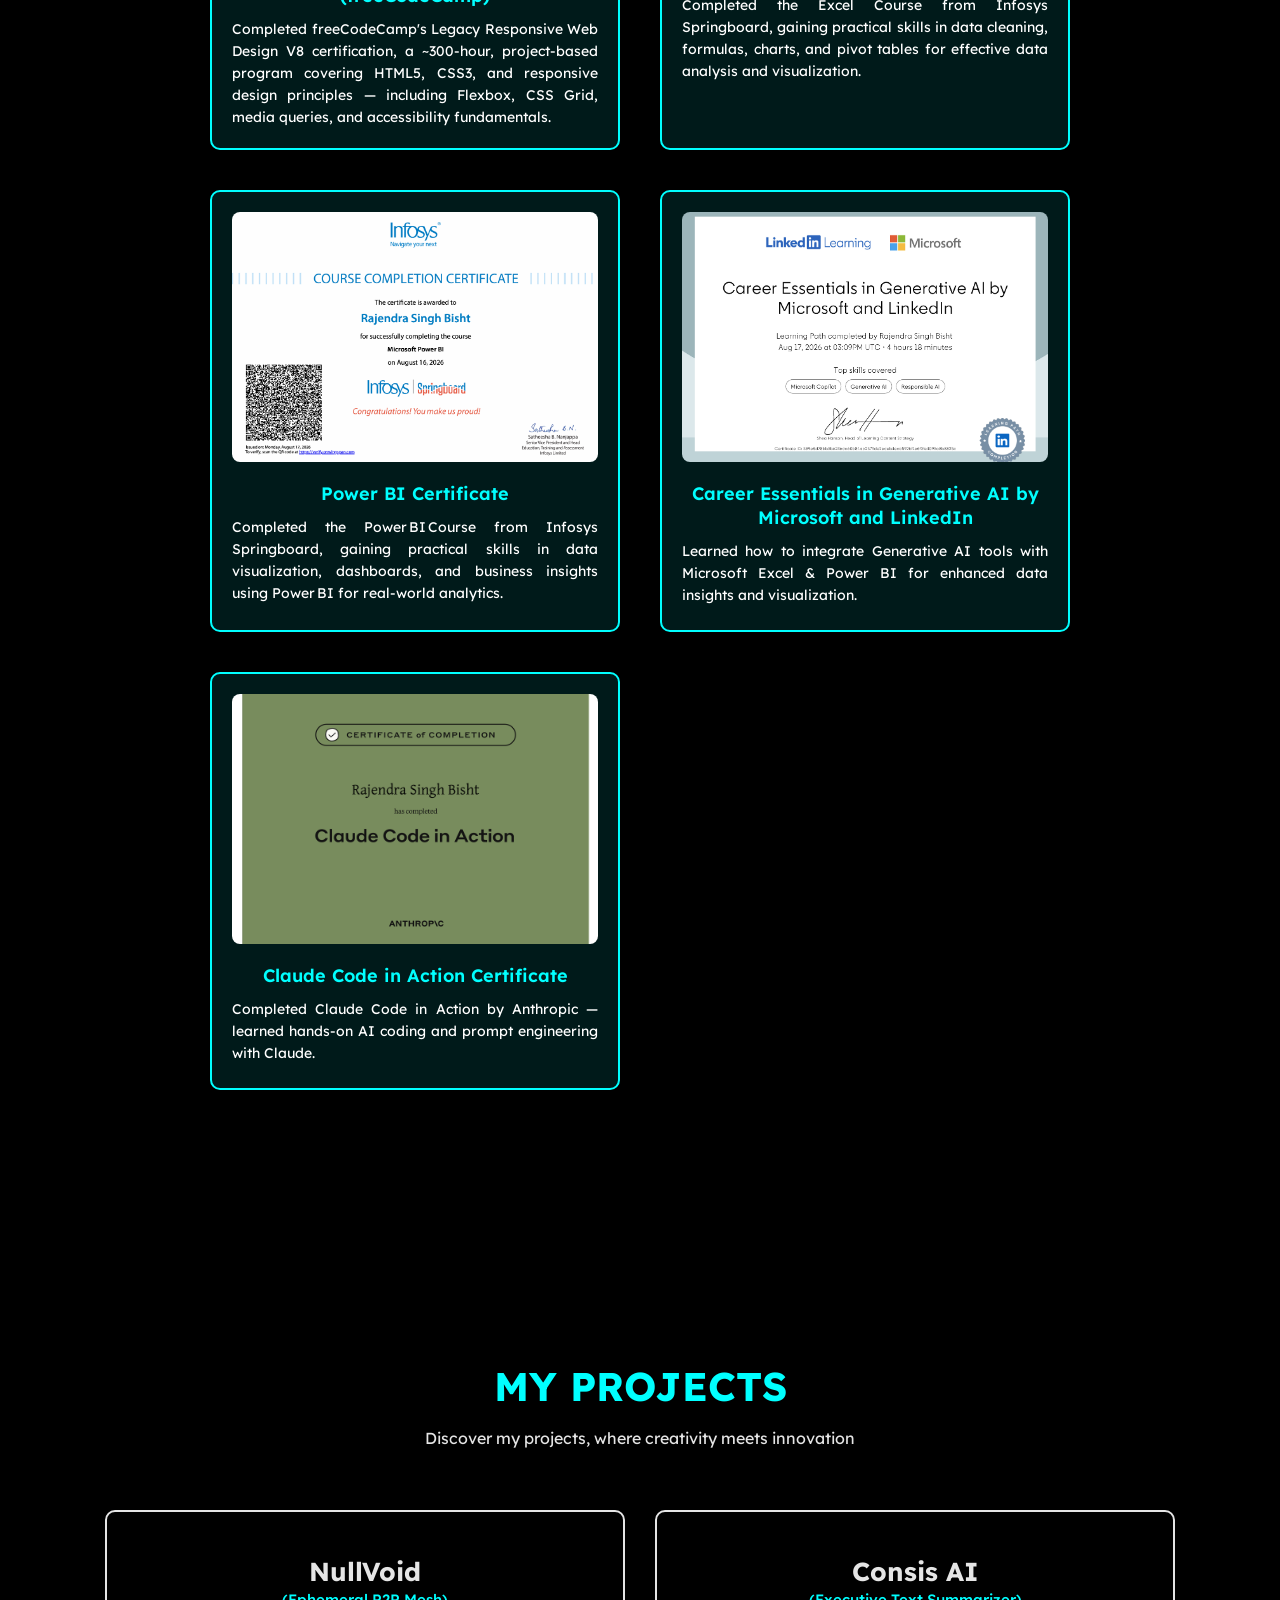
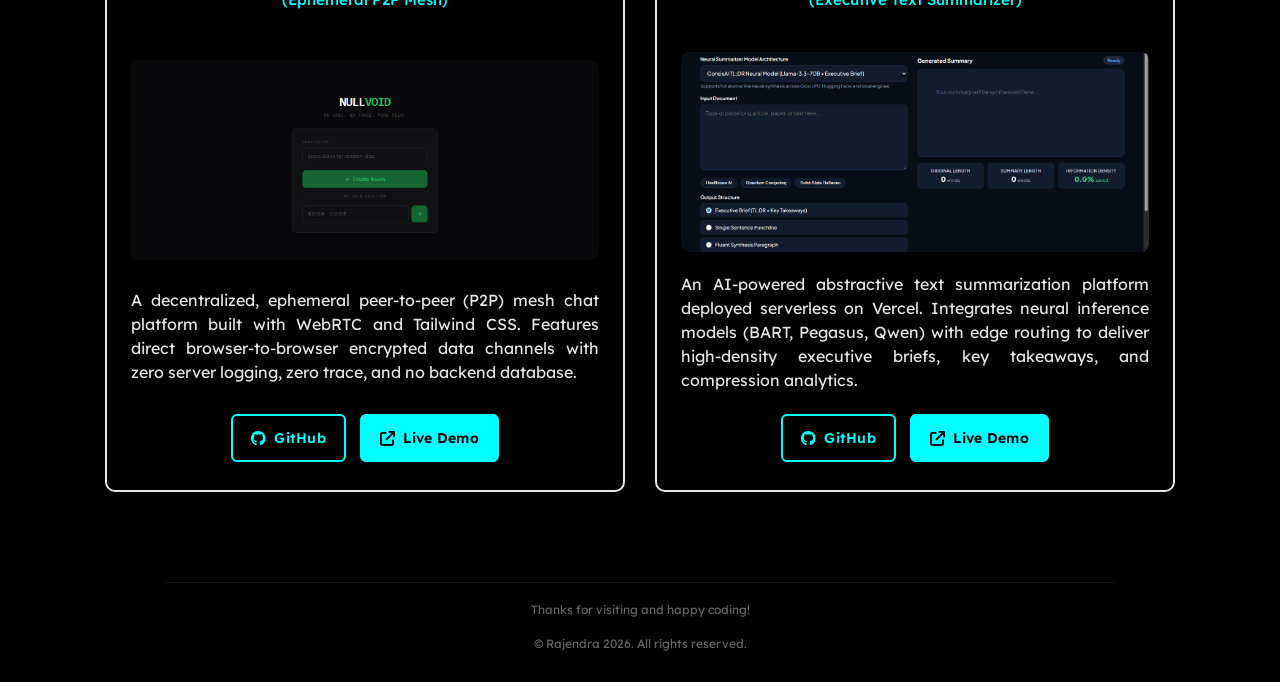
==== commit 7fb6bc8d: "Remove logo icons from project cards" ====
--- a/index.html
+++ b/index.html
@@ -180,7 +180,6 @@
             <div class="projects">
                 <!-- 1st Project: NullVoid -->
                 <div class="project">
-                    <i class="fa-solid fa-shield-halved" style="color: #000000;"></i>
                     <h4>NullVoid<br><small style="font-size: 15px; color: aqua; font-weight: 500;">(Ephemeral P2P Mesh)</small></h4>
                     <div class="project-image" onclick="openProjectModal(this)">
                         <img src="images/nullvoid.png" alt="NullVoid P2P Mesh Chat">
@@ -200,7 +199,6 @@
 
                 <!-- 2nd Project: Consis AI -->
                 <div class="project">
-                    <i class="fa-solid fa-robot" style="color: #000000;"></i>
                     <h4>Consis AI<br><small style="font-size: 15px; color: aqua; font-weight: 500;">(Executive Text Summarizer)</small></h4>
                     <div class="project-image" onclick="openProjectModal(this)">
                         <img src="images/consisai.png" alt="Consis AI Neural Summarizer">
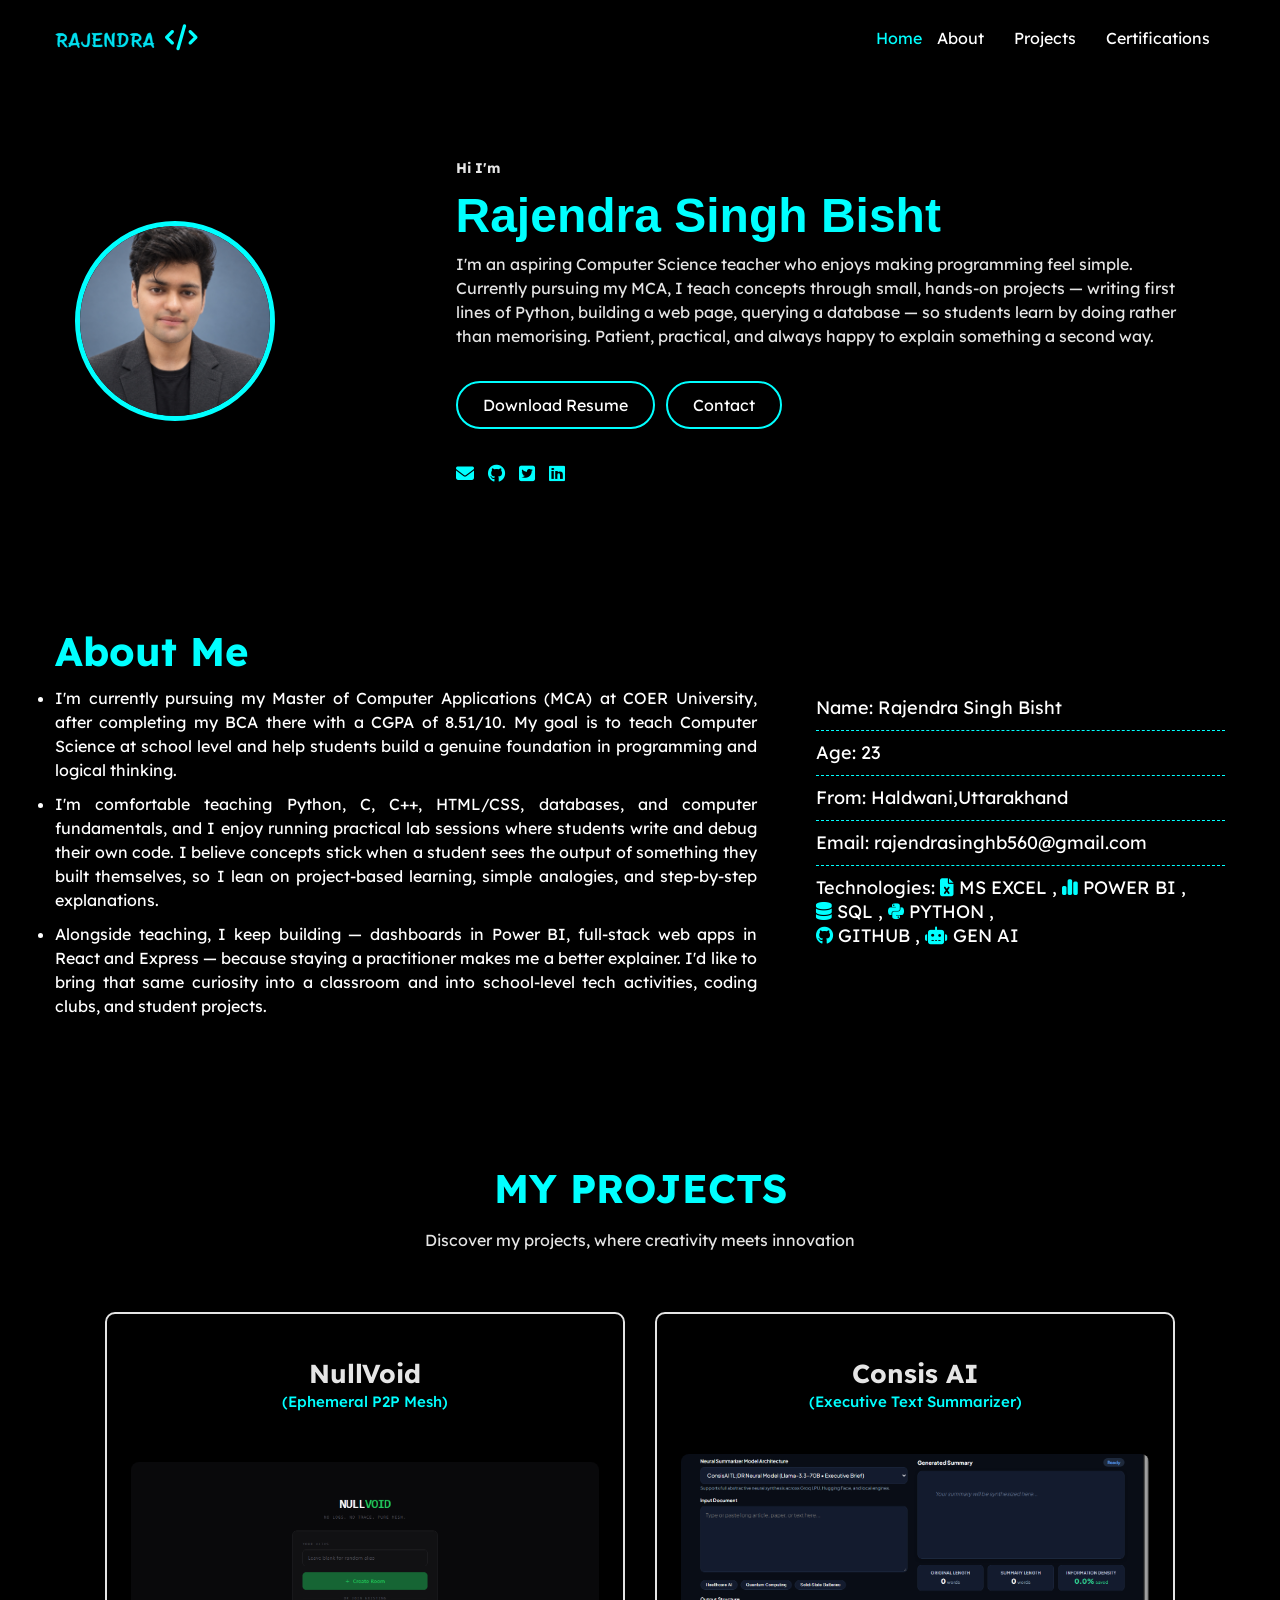
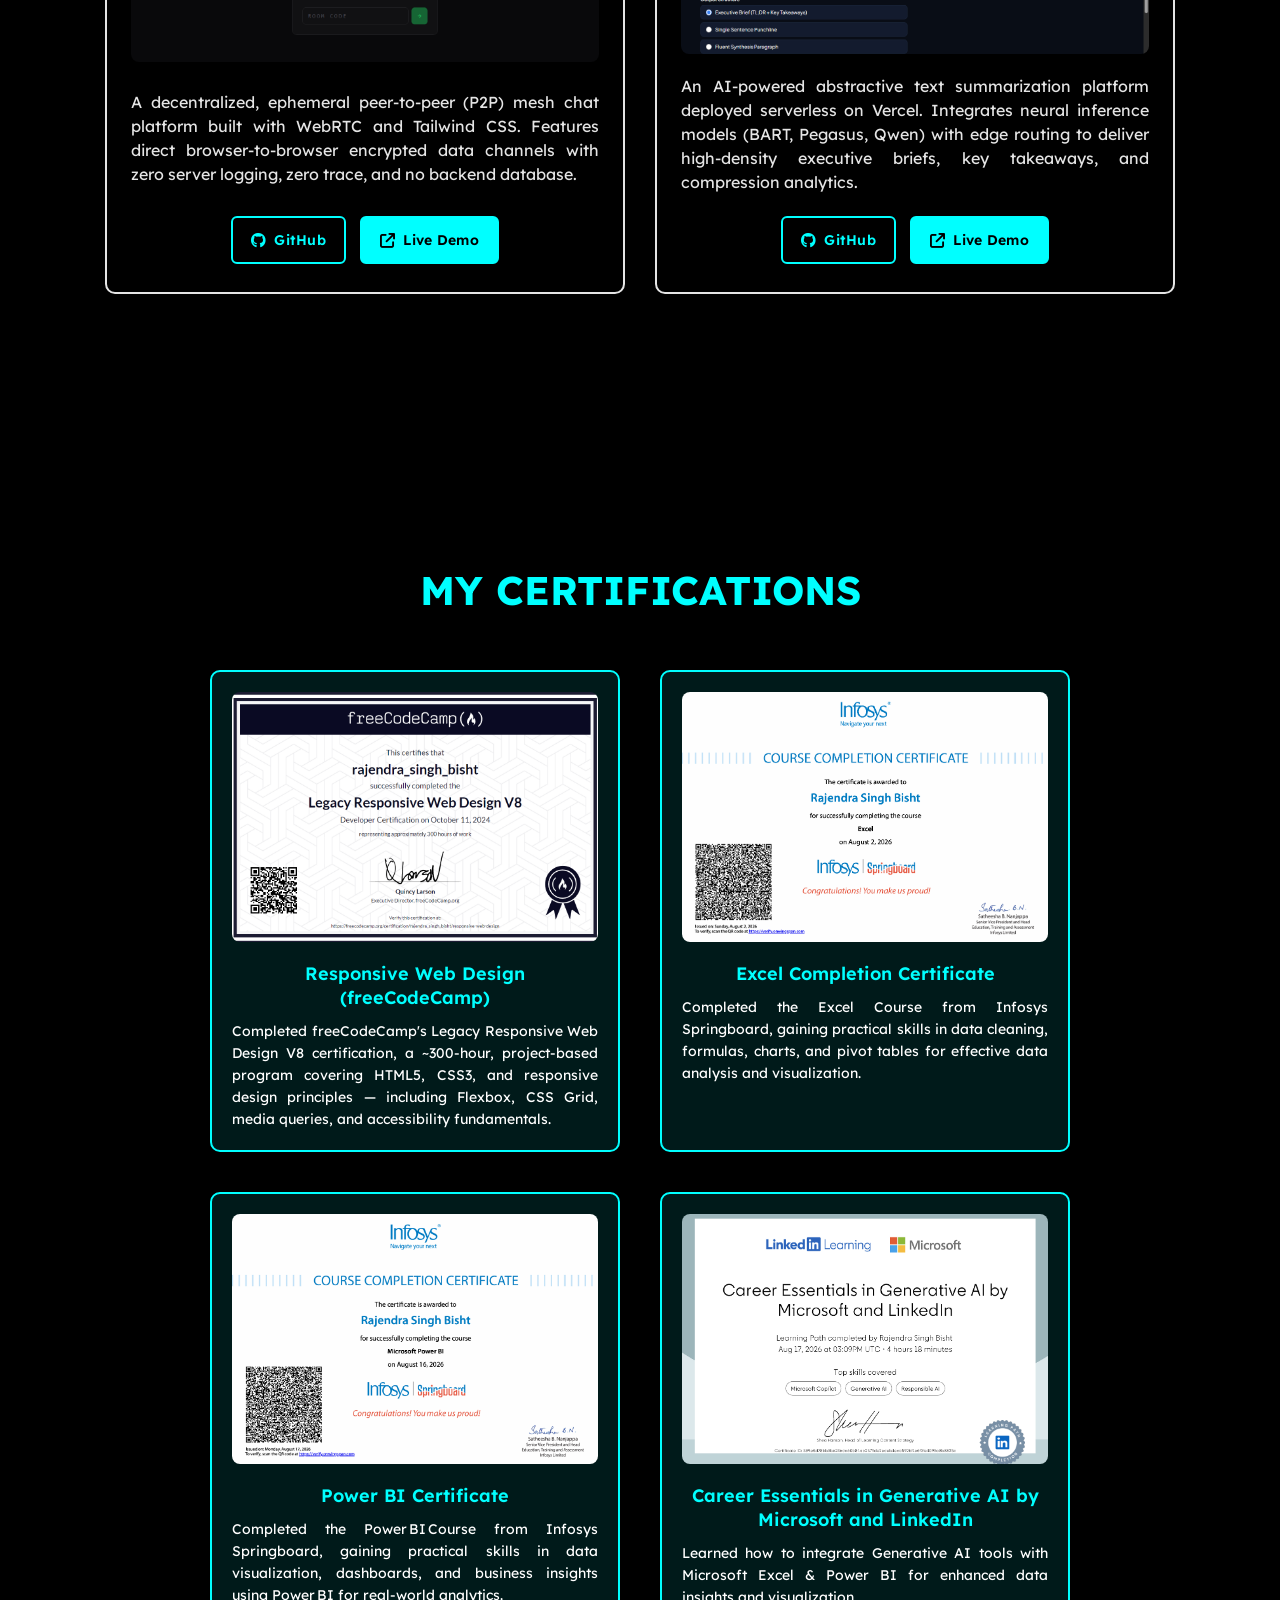
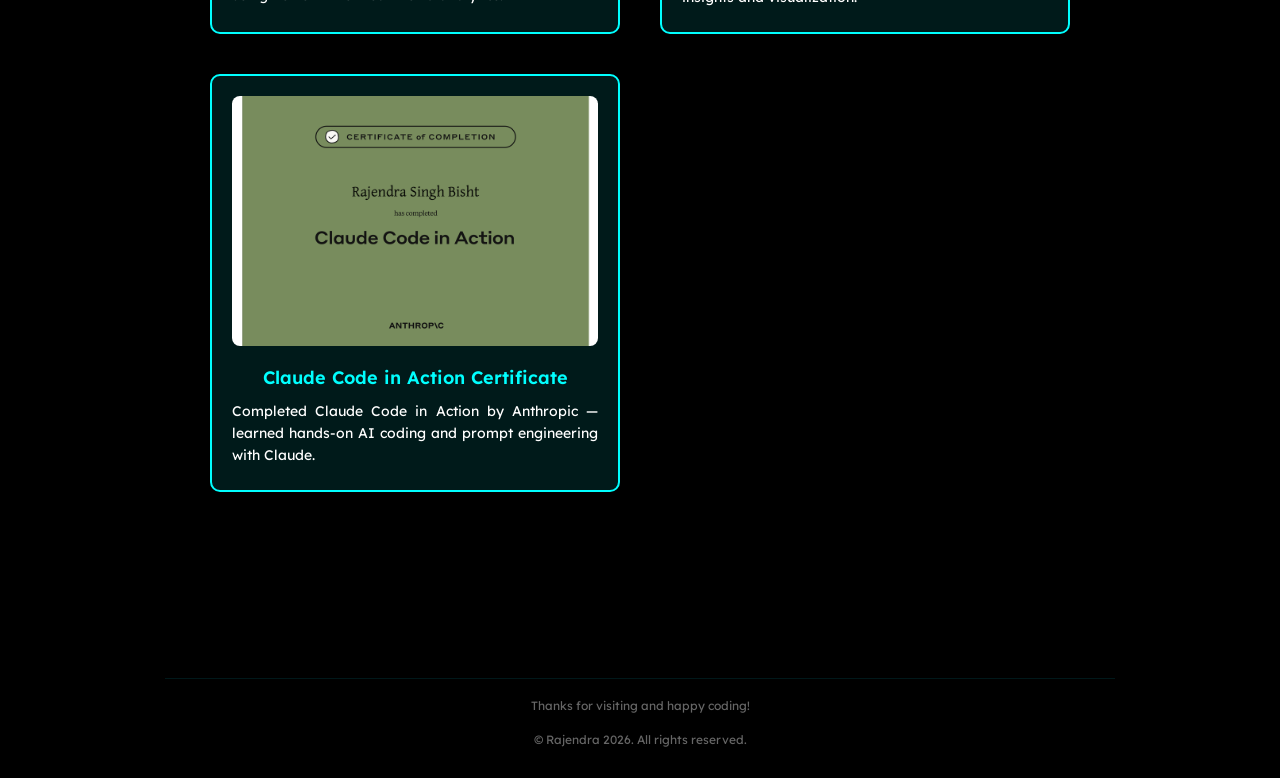
==== commit aefe14cd: "Move projects section above certifications section and update navbar" ====
--- a/index.html
+++ b/index.html
@@ -27,8 +27,8 @@
                 <ul class="navbar">
                     <li><a href="#home">Home</a></li>
                     <li><a href="#about">About</a></li>
+                    <li><a href="#projects">Projects</a></li>
                     <li><a href="#certifications">Certifications</a></li>
-                    <li><a href="#projects">Projects</a></li>
                     
                 </ul>
                 
@@ -98,79 +98,7 @@
         </div>
     </section>
 
- 
-
-    
-
-
-        <!-------------- Certifications ----------------->
-    <section class="certifications-section" id="certifications">
-        <div class="container">
-            <h3 class="section-title">My Certifications</h3>
-            <div class="certifications-grid">
-
-                <div class="certificate-card">
-                    <div class="certificate-image" onclick="openModal(this)">
-                        <img src="images/responsive.png" alt="Certificate 1">
-                    </div>
-                    <h4 class="certificate-title">Responsive Web Design (freeCodeCamp)</h4>
-                    <p class="certificate-description">Completed freeCodeCamp's Legacy Responsive Web Design V8 certification, a ~300-hour, project-based program covering HTML5, CSS3, and responsive design principles — including Flexbox, CSS Grid, media queries, and accessibility fundamentals.</p>
-                </div>
-                <!-- Certificate 1 -->
-                <div class="certificate-card">
-                    <div class="certificate-image" onclick="openModal(this)">
-                        <img src="images/Excel.png" alt="Certificate 1">
-                    </div>
-                    <h4 class="certificate-title">Excel Completion Certificate</h4>
-                    <p class="certificate-description">Completed the Excel Course from Infosys Springboard, gaining practical skills in data cleaning, formulas, charts, and pivot tables for effective data analysis and visualization.</p>
-                </div>
-                <!-- Certificate 2 -->
-                <div class="certificate-card">
-                    <div class="certificate-image" onclick="openModal(this)">
-                        <img src="images/powerbi.png" alt="Certificate 2">
-                    </div>
-                    <h4 class="certificate-title">Power BI Certificate</h4>
-                    <p class="certificate-description">Completed the Power BI Course from Infosys Springboard, gaining practical skills in data visualization, dashboards, and business insights using Power BI for real‑world analytics.</p>
-                </div>
-                <!-- Certificate 3 -->
-                <div class="certificate-card">
-                    <div class="certificate-image" onclick="openModal(this)">
-                        <img src="images/MGenai.png" alt="Certificate 3">
-                    </div>
-                    <h4 class="certificate-title">Career Essentials in Generative AI by Microsoft and LinkedIn</h4>
-                    <p class="certificate-description">Learned how to integrate Generative AI tools with Microsoft Excel & Power BI for enhanced data insights and visualization.</p>
-                </div>
-                <!-- Certificate 4 -->
-                <div class="certificate-card">
-                    <div class="certificate-image" onclick="openModal(this)">
-                        <img src="images/claude.png" alt="Certificate 4">
-                    </div>
-                    <h4 class="certificate-title">Claude Code in Action Certificate</h4>
-                    <p class="certificate-description">Completed Claude Code in Action by Anthropic — learned hands-on AI coding and prompt engineering with Claude.</p>
-                </div>
-            </div>
-        </div>
-    </section>
-
-    <!-- Certificate Modal -->
-    <div id="certificateModal" class="certificate-modal" onclick="closeModal()">
-        <div class="modal-content" onclick="event.stopPropagation()">
-            <span class="close-btn" onclick="closeModal()">&times;</span>
-            <img id="modalImage" src="" alt="Certificate">
-        </div>
-    </div>
-
-    <!-- Project Modal -->
-    <div id="projectModal" class="project-modal" onclick="closeProjectModal()">
-        <div class="project-modal-content" onclick="event.stopPropagation()">
-            <span class="project-close-btn" onclick="closeProjectModal()">&times;</span>
-            <img id="projectModalImage" src="" alt="Project Dashboard">
-        </div>
-    </div>
-
-<br><br><br><br>
-
-        <!-------------------------- Projects -------------------------->
+<!-------------------------- Projects -------------------------->
     <section class="project-content" id="projects">
         <div class="container">
             <div class="project-title">
@@ -225,12 +153,76 @@
 
     <div class="projects-backdrop" id="projectsBackdrop" aria-hidden="true"></div>
 
-
-    
-        
- 
-
-        <!-------------------------- Contact Me -------------------------->
+<br><br><br><br>
+
+<!-------------- Certifications ----------------->
+    <section class="certifications-section" id="certifications">
+        <div class="container">
+            <h3 class="section-title">My Certifications</h3>
+            <div class="certifications-grid">
+
+                <div class="certificate-card">
+                    <div class="certificate-image" onclick="openModal(this)">
+                        <img src="images/responsive.png" alt="Certificate 1">
+                    </div>
+                    <h4 class="certificate-title">Responsive Web Design (freeCodeCamp)</h4>
+                    <p class="certificate-description">Completed freeCodeCamp's Legacy Responsive Web Design V8 certification, a ~300-hour, project-based program covering HTML5, CSS3, and responsive design principles — including Flexbox, CSS Grid, media queries, and accessibility fundamentals.</p>
+                </div>
+                <!-- Certificate 1 -->
+                <div class="certificate-card">
+                    <div class="certificate-image" onclick="openModal(this)">
+                        <img src="images/Excel.png" alt="Certificate 1">
+                    </div>
+                    <h4 class="certificate-title">Excel Completion Certificate</h4>
+                    <p class="certificate-description">Completed the Excel Course from Infosys Springboard, gaining practical skills in data cleaning, formulas, charts, and pivot tables for effective data analysis and visualization.</p>
+                </div>
+                <!-- Certificate 2 -->
+                <div class="certificate-card">
+                    <div class="certificate-image" onclick="openModal(this)">
+                        <img src="images/powerbi.png" alt="Certificate 2">
+                    </div>
+                    <h4 class="certificate-title">Power BI Certificate</h4>
+                    <p class="certificate-description">Completed the Power BI Course from Infosys Springboard, gaining practical skills in data visualization, dashboards, and business insights using Power BI for real‑world analytics.</p>
+                </div>
+                <!-- Certificate 3 -->
+                <div class="certificate-card">
+                    <div class="certificate-image" onclick="openModal(this)">
+                        <img src="images/MGenai.png" alt="Certificate 3">
+                    </div>
+                    <h4 class="certificate-title">Career Essentials in Generative AI by Microsoft and LinkedIn</h4>
+                    <p class="certificate-description">Learned how to integrate Generative AI tools with Microsoft Excel & Power BI for enhanced data insights and visualization.</p>
+                </div>
+                <!-- Certificate 4 -->
+                <div class="certificate-card">
+                    <div class="certificate-image" onclick="openModal(this)">
+                        <img src="images/claude.png" alt="Certificate 4">
+                    </div>
+                    <h4 class="certificate-title">Claude Code in Action Certificate</h4>
+                    <p class="certificate-description">Completed Claude Code in Action by Anthropic — learned hands-on AI coding and prompt engineering with Claude.</p>
+                </div>
+            </div>
+        </div>
+    </section>
+
+    <!-- Certificate Modal -->
+    <div id="certificateModal" class="certificate-modal" onclick="closeModal()">
+        <div class="modal-content" onclick="event.stopPropagation()">
+            <span class="close-btn" onclick="closeModal()">&times;</span>
+            <img id="modalImage" src="" alt="Certificate">
+        </div>
+    </div>
+
+    <!-- Project Modal -->
+    <div id="projectModal" class="project-modal" onclick="closeProjectModal()">
+        <div class="project-modal-content" onclick="event.stopPropagation()">
+            <span class="project-close-btn" onclick="closeProjectModal()">&times;</span>
+            <img id="projectModalImage" src="" alt="Project Dashboard">
+        </div>
+    </div>
+
+<br><br><br><br>
+
+<!-------------------------- Contact Me -------------------------->
 
   
         
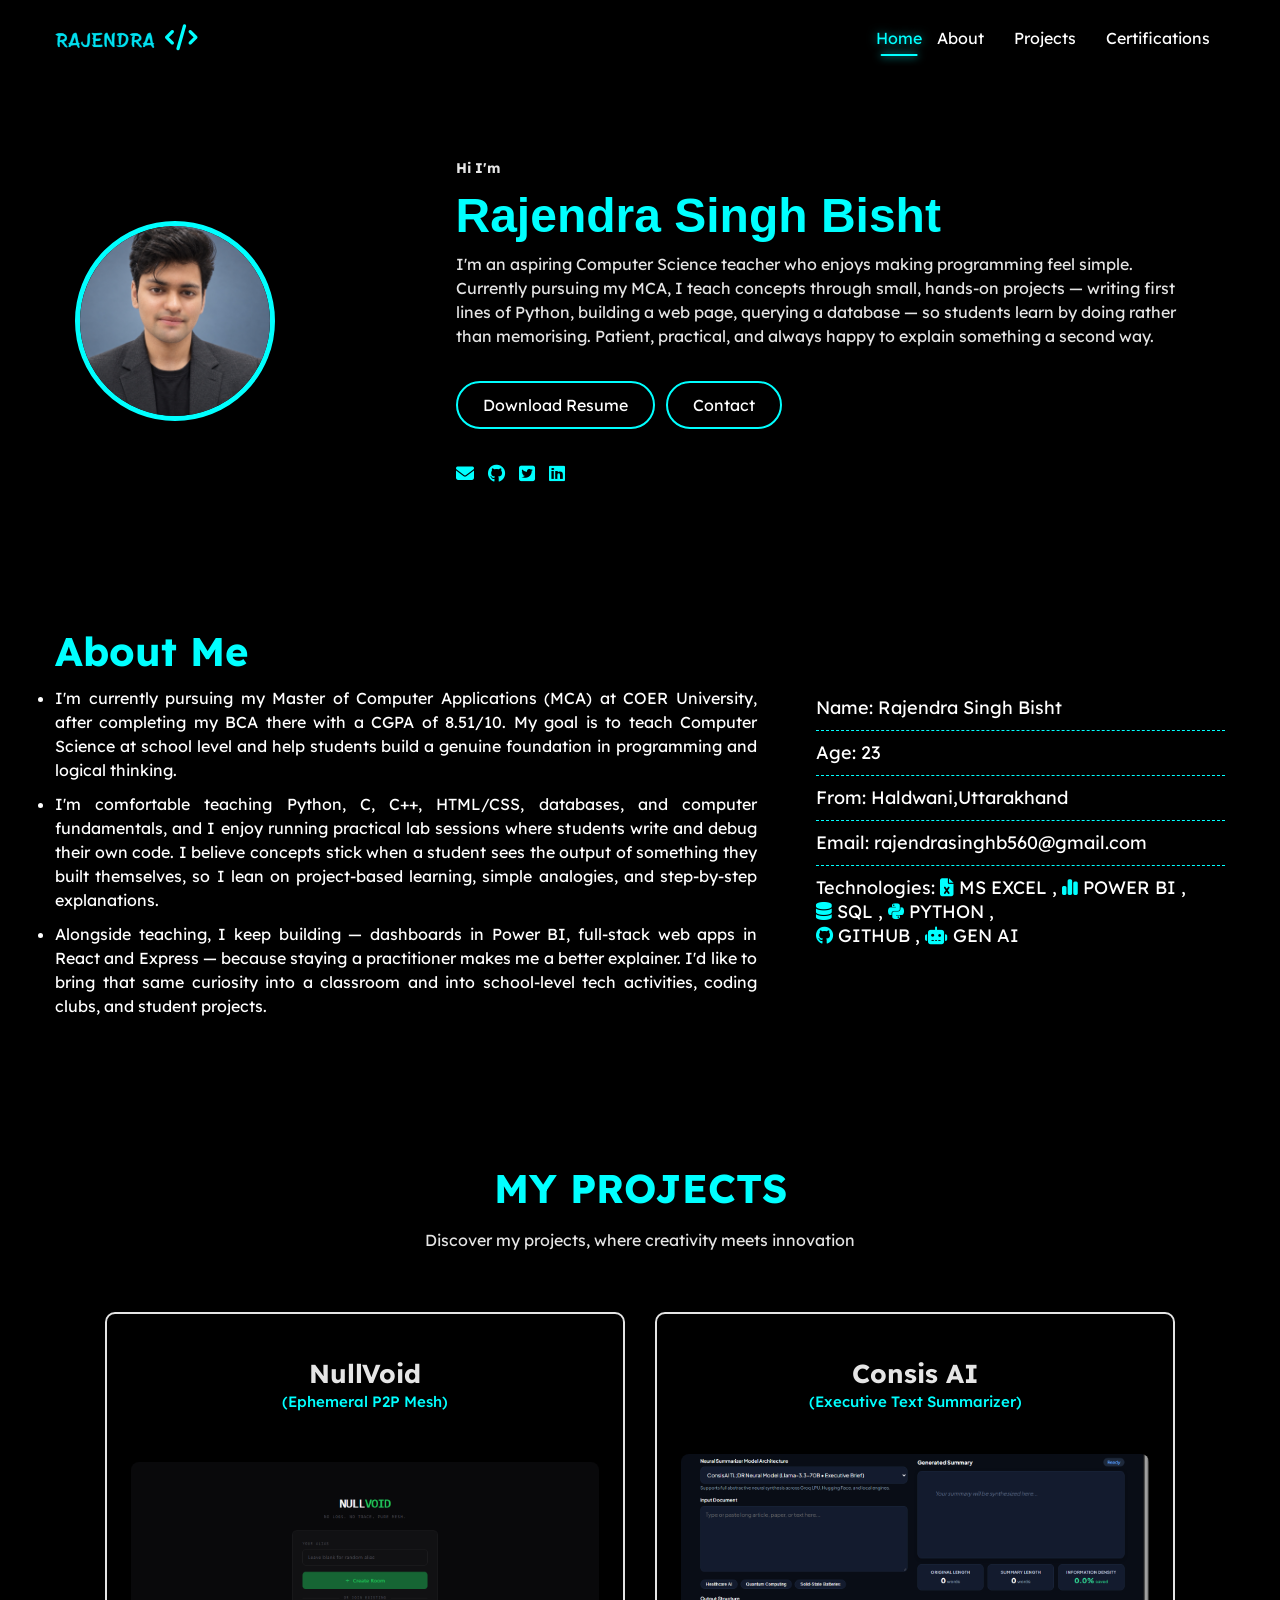
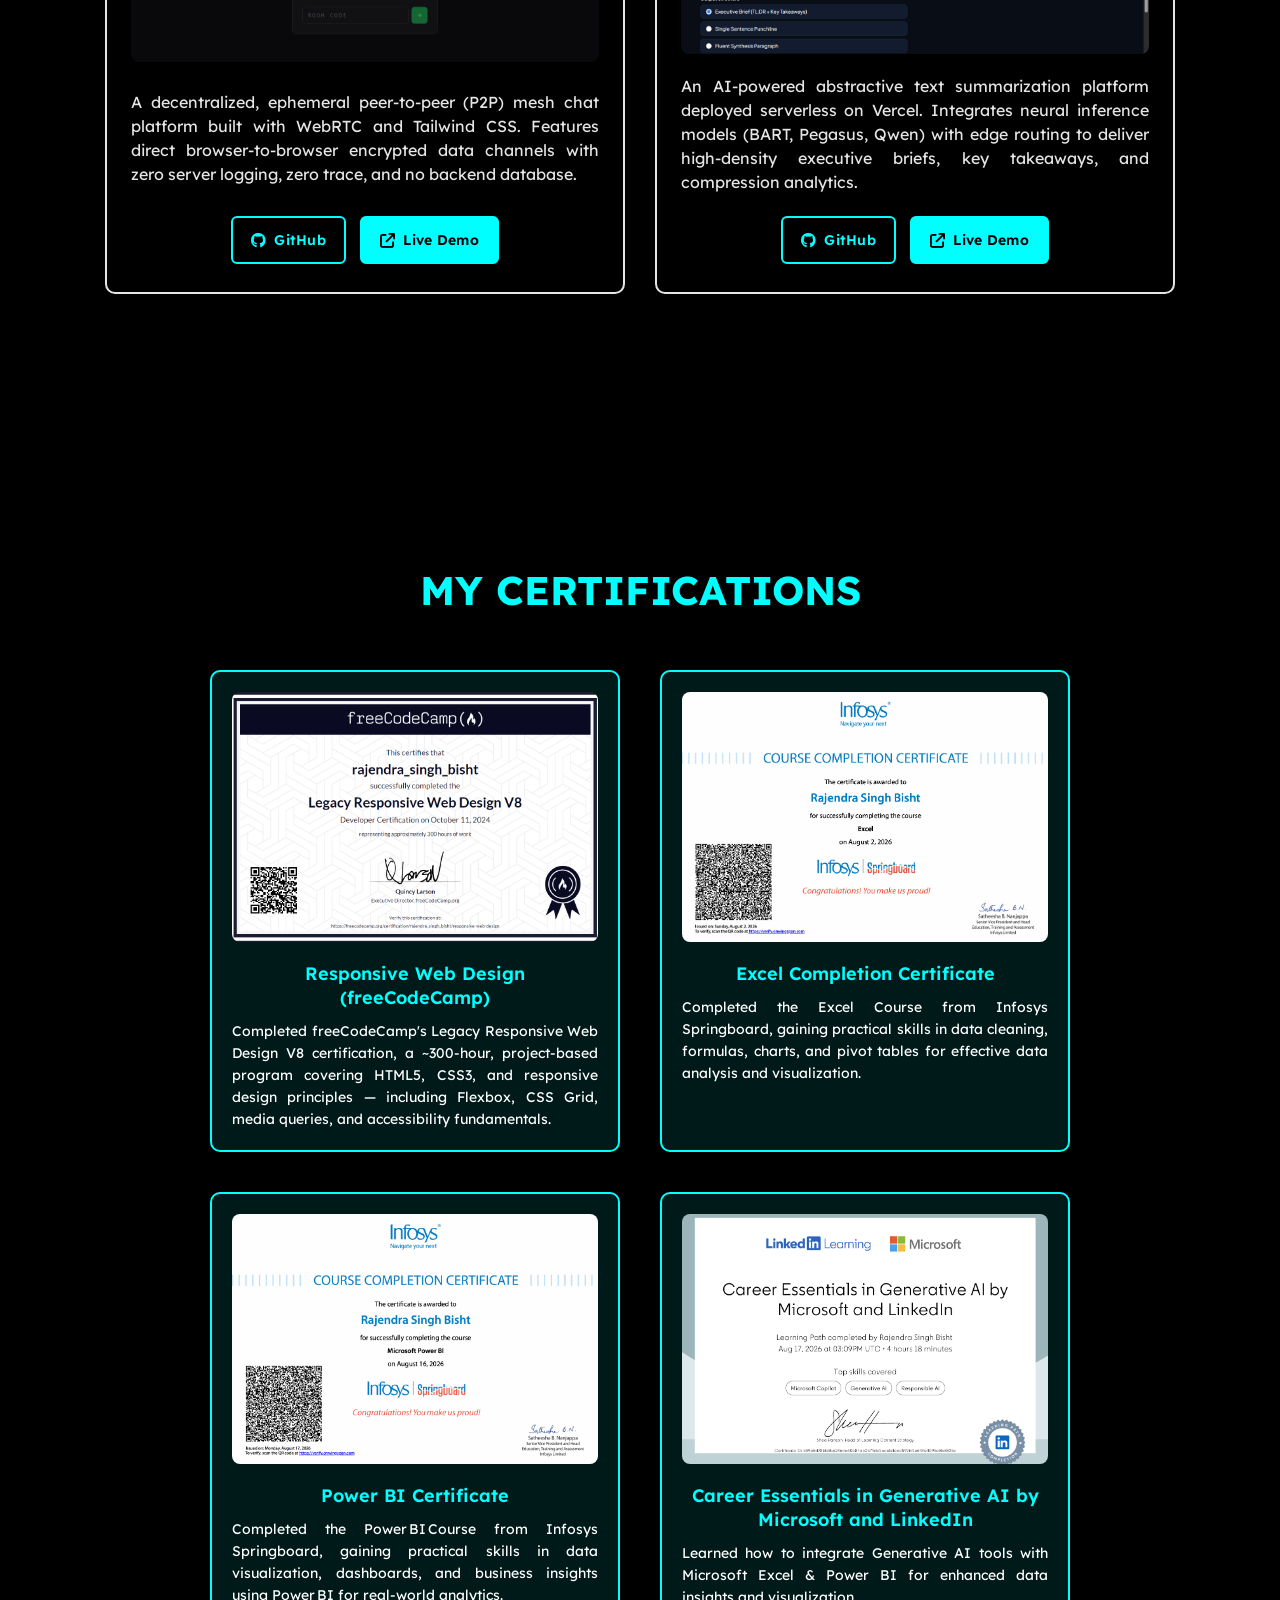
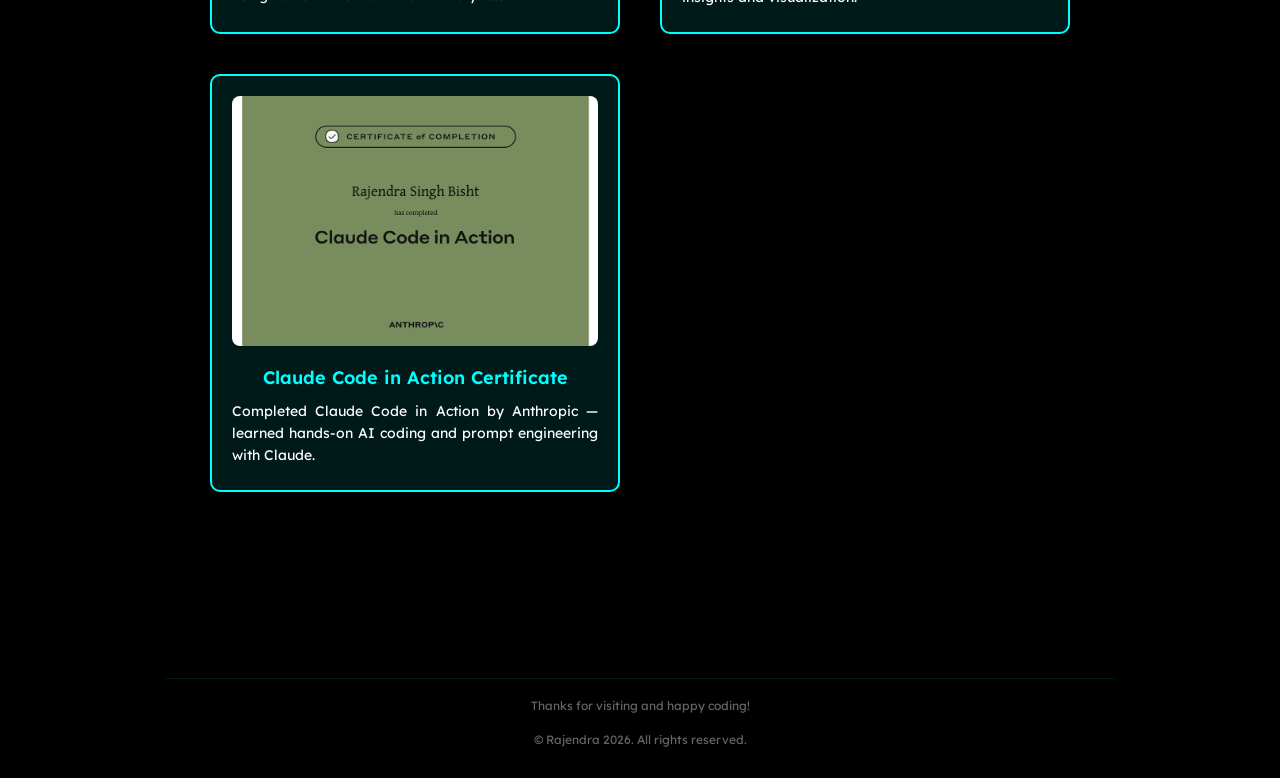
==== commit 5574ec1a: "Add scroll animations: neon progress bar, sticky glassmorphic header, staggered reveal, 3D tilt, and" ====
--- a/index.html
+++ b/index.html
@@ -13,6 +13,7 @@
 </head> 
 
 <body>
+    <div id="scroll-progress"></div>
 
     <!-------------------------- Header Area -------------------------->
     <header class="header-area">
@@ -238,5 +239,9 @@
     <small class="copyright">&copy; Rajendra 2026. All rights reserved.</small>
    </footer>
 
+    <!-- Back to Top Button -->
+    <button id="backToTop" class="back-to-top" aria-label="Back to Top">
+        <i class="fa-solid fa-arrow-up"></i>
+    </button>
 </body>
 </html>
--- a/styles.css
+++ b/styles.css
@@ -69,9 +69,14 @@
   top: 0;
   left: 0;
   width: 100%;
-  z-index: 99;
-  background-color: #202020;
-  padding: 5px;
+  z-index: 999;
+  background-color: rgba(9, 11, 16, 0.88);
+  backdrop-filter: blur(14px);
+  -webkit-backdrop-filter: blur(14px);
+  border-bottom: 1px solid rgba(0, 255, 255, 0.15);
+  box-shadow: 0 8px 30px rgba(0, 0, 0, 0.6);
+  padding: 10px 0;
+  transition: all 0.35s ease;
 }
 
 .header{
@@ -121,11 +126,33 @@
   text-transform: capitalize;
   display: block;
 }
+.header ul li a{
+  position: relative;
+  transition: color 0.3s ease, text-shadow 0.3s ease;
+}
 .header ul li a.active{
-  color:  aqua;;
+  color: aqua;
+  text-shadow: 0 0 10px rgba(0, 255, 255, 0.5);
 } 
 .header ul li a:hover{
-  color: aqua;;
+  color: aqua;
+}
+.header ul li a::after {
+  content: '';
+  position: absolute;
+  bottom: -6px;
+  left: 50%;
+  transform: translateX(-50%) scaleX(0);
+  width: 80%;
+  height: 2px;
+  background: aqua;
+  box-shadow: 0 0 8px aqua;
+  transition: transform 0.3s cubic-bezier(0.2, 0.8, 0.2, 1);
+  border-radius: 2px;
+}
+.header ul li a.active::after,
+.header ul li a:hover::after {
+  transform: translateX(-50%) scaleX(1);
 }
 .header .menu_icon{
   color:#00eeff;
@@ -1238,4 +1265,87 @@
     margin-bottom: 30px;
   }
 
-}+}
+
+/*---------------------------Scroll Animations & Indicators---------------------------*/
+#scroll-progress {
+  position: fixed;
+  top: 0;
+  left: 0;
+  height: 3.5px;
+  width: 0%;
+  background: linear-gradient(90deg, #00f2fe 0%, #00ffff 50%, #4facfe 100%);
+  box-shadow: 0 0 12px rgba(0, 255, 255, 0.9), 0 0 20px rgba(0, 255, 255, 0.5);
+  z-index: 10001;
+  transition: width 0.1s cubic-bezier(0.2, 0.8, 0.2, 1);
+  pointer-events: none;
+}
+
+.back-to-top {
+  position: fixed;
+  bottom: 30px;
+  right: 30px;
+  width: 46px;
+  height: 46px;
+  background: rgba(10, 15, 22, 0.85);
+  border: 2px solid aqua;
+  color: aqua;
+  border-radius: 50%;
+  display: flex;
+  align-items: center;
+  justify-content: center;
+  font-size: 16px;
+  cursor: pointer;
+  z-index: 998;
+  opacity: 0;
+  visibility: hidden;
+  transform: translateY(20px) scale(0.85);
+  transition: all 0.35s cubic-bezier(0.2, 0.8, 0.2, 1);
+  backdrop-filter: blur(8px);
+  -webkit-backdrop-filter: blur(8px);
+  box-shadow: 0 4px 15px rgba(0, 0, 0, 0.5);
+}
+
+.back-to-top.visible {
+  opacity: 1;
+  visibility: visible;
+  transform: translateY(0) scale(1);
+}
+
+.back-to-top:hover {
+  background: aqua;
+  color: #000;
+  transform: translateY(-4px) scale(1.08);
+  box-shadow: 0 0 20px rgba(0, 255, 255, 0.6), 0 5px 15px rgba(0, 0, 0, 0.4);
+}
+
+.back-to-top i {
+  transition: transform 0.25s ease;
+}
+
+.back-to-top:hover i {
+  transform: translateY(-2px);
+}
+
+/* Card hover glow & smooth motion */
+.project {
+  transition: transform 0.35s cubic-bezier(0.2, 0.8, 0.2, 1), border-color 0.3s ease, box-shadow 0.35s ease;
+  will-change: transform;
+}
+
+.project:hover {
+  border-color: aqua;
+  transform: translateY(-8px);
+  box-shadow: 0 15px 35px rgba(0, 255, 255, 0.25);
+}
+
+.certificate-card {
+  transition: transform 0.35s cubic-bezier(0.2, 0.8, 0.2, 1), border-color 0.3s ease, box-shadow 0.35s ease;
+  will-change: transform;
+}
+
+.certificate-card:hover {
+  border-color: aqua;
+  transform: translateY(-8px);
+  box-shadow: 0 15px 35px rgba(0, 255, 255, 0.3);
+}
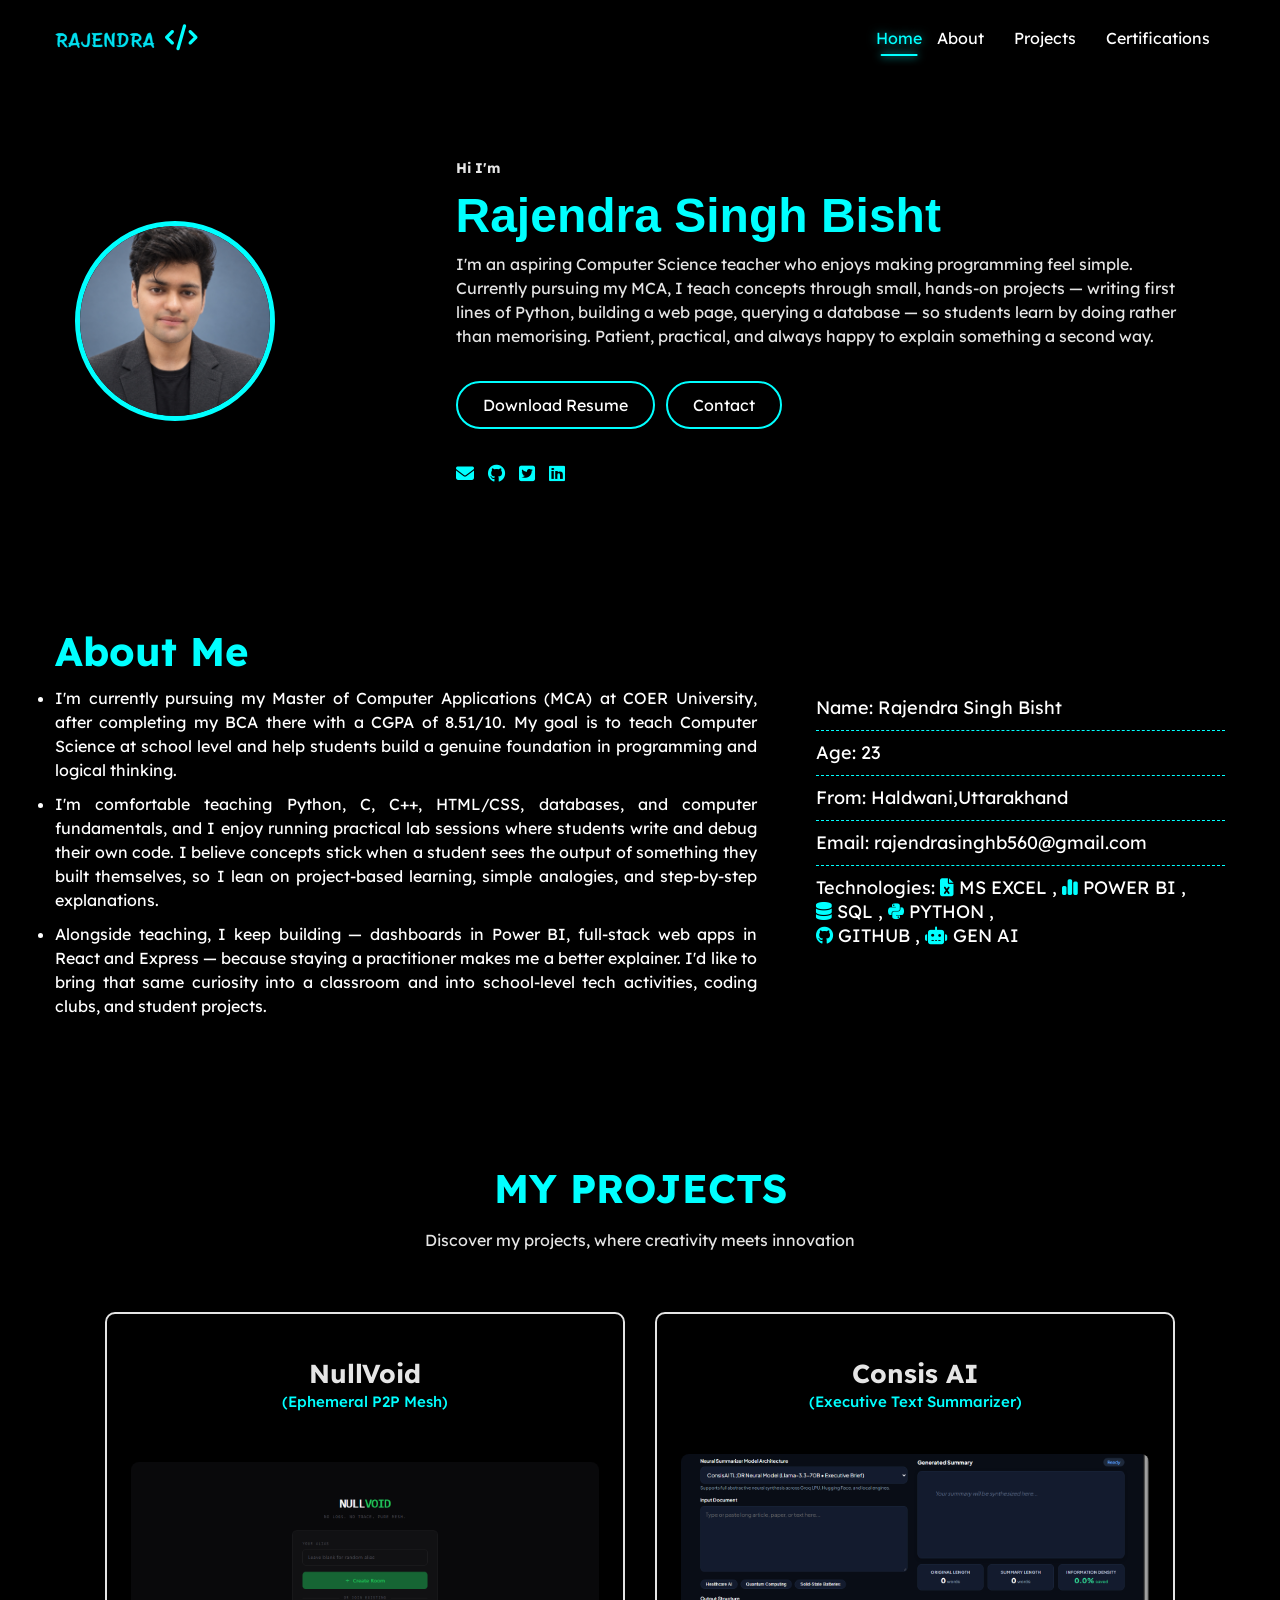
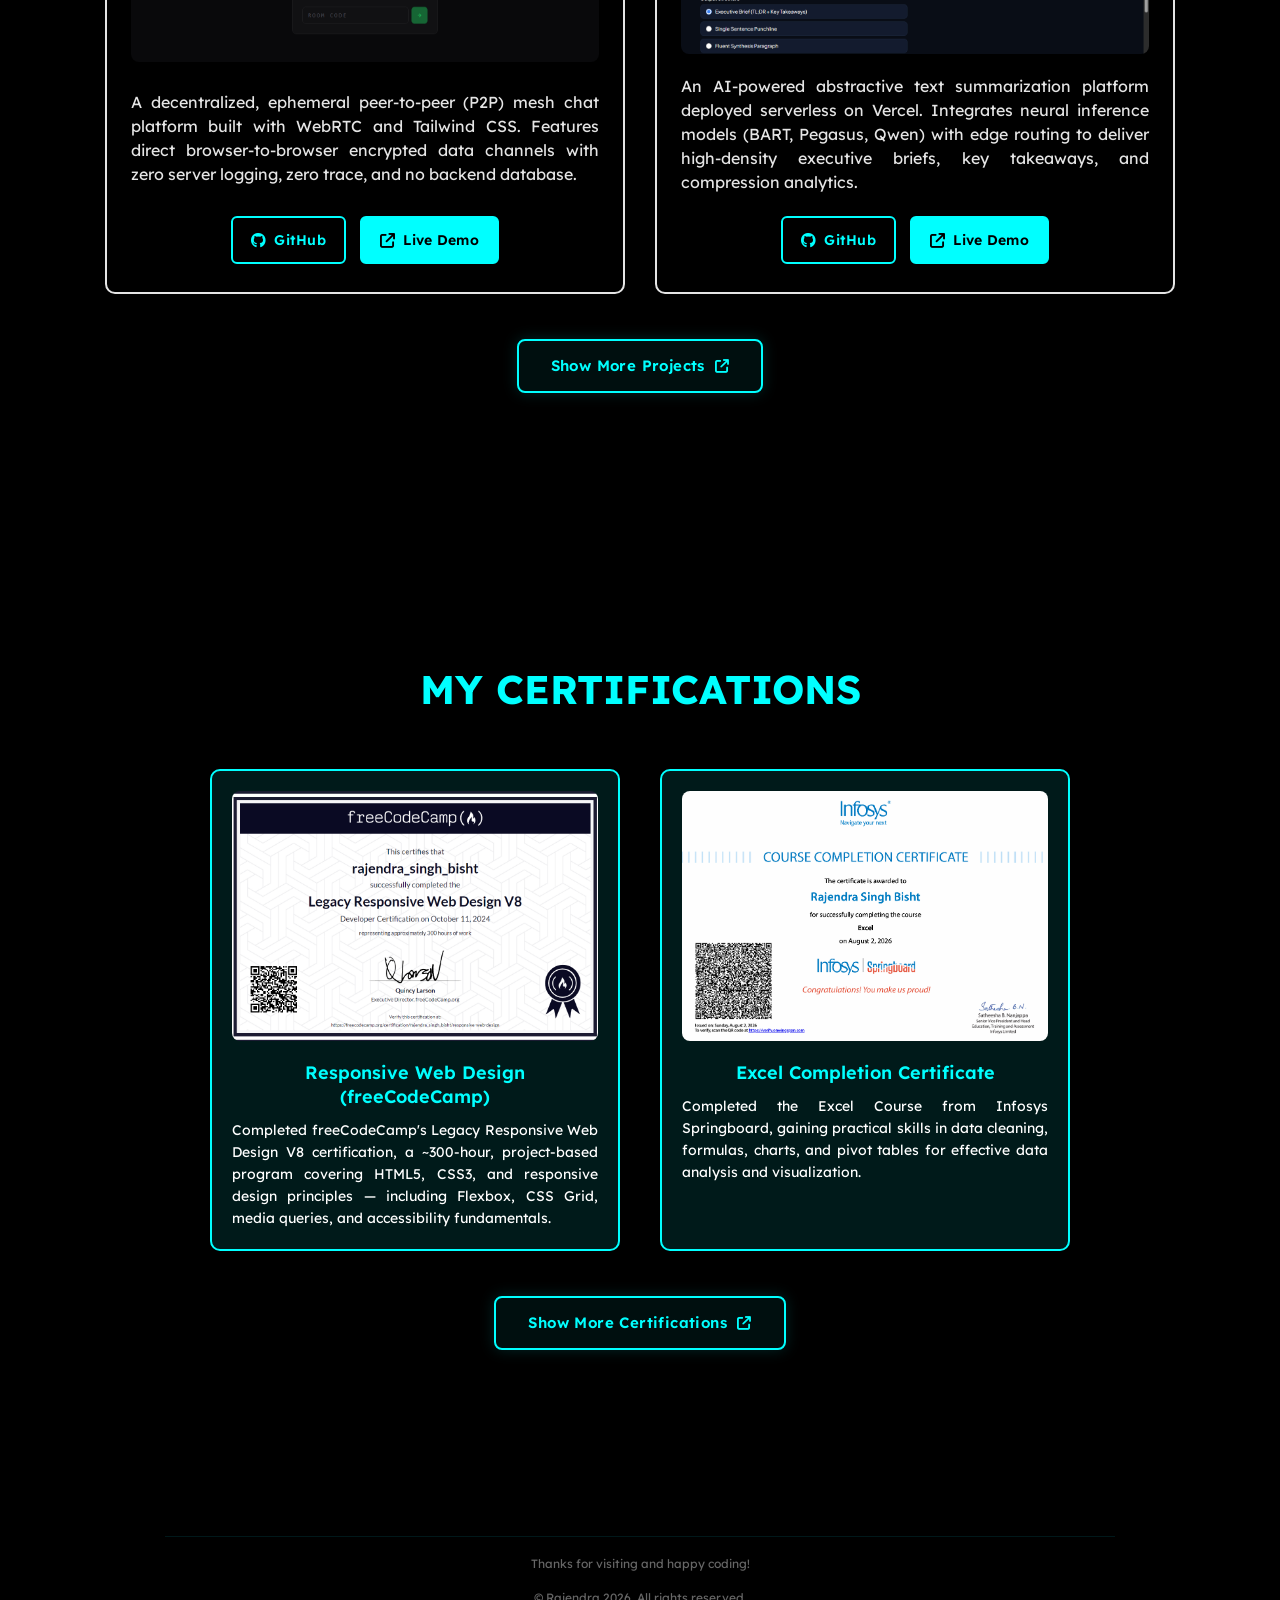
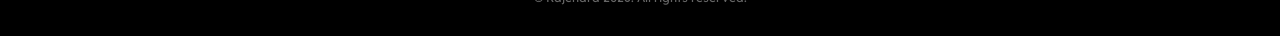
==== commit ed950f0f: "Show 2 featured projects and certifications on home page with dedicated subpages for all items" ====
--- a/index.html
+++ b/index.html
@@ -145,10 +145,12 @@
                     </div>
                 </div>
             </div>
-            <button type="button" class="load-more-projects" id="loadMoreProjects" aria-expanded="false" style="display: none;">
-                <span>Load More Projects</span>
-                <i class="fa-solid fa-arrow-right" aria-hidden="true"></i>
-            </button>
+            <div class="view-more-container">
+                <a href="projects.html" target="_blank" class="view-more-btn">
+                    <span>Show More Projects</span>
+                    <i class="fa-solid fa-arrow-up-right-from-square"></i>
+                </a>
+            </div>
         </div>
     </section>
 
@@ -164,43 +166,26 @@
 
                 <div class="certificate-card">
                     <div class="certificate-image" onclick="openModal(this)">
-                        <img src="images/responsive.png" alt="Certificate 1">
+                        <img src="images/responsive.png" alt="Responsive Web Design Certificate">
                     </div>
                     <h4 class="certificate-title">Responsive Web Design (freeCodeCamp)</h4>
                     <p class="certificate-description">Completed freeCodeCamp's Legacy Responsive Web Design V8 certification, a ~300-hour, project-based program covering HTML5, CSS3, and responsive design principles — including Flexbox, CSS Grid, media queries, and accessibility fundamentals.</p>
                 </div>
-                <!-- Certificate 1 -->
+
                 <div class="certificate-card">
                     <div class="certificate-image" onclick="openModal(this)">
-                        <img src="images/Excel.png" alt="Certificate 1">
+                        <img src="images/Excel.png" alt="Excel Completion Certificate">
                     </div>
                     <h4 class="certificate-title">Excel Completion Certificate</h4>
                     <p class="certificate-description">Completed the Excel Course from Infosys Springboard, gaining practical skills in data cleaning, formulas, charts, and pivot tables for effective data analysis and visualization.</p>
                 </div>
-                <!-- Certificate 2 -->
-                <div class="certificate-card">
-                    <div class="certificate-image" onclick="openModal(this)">
-                        <img src="images/powerbi.png" alt="Certificate 2">
-                    </div>
-                    <h4 class="certificate-title">Power BI Certificate</h4>
-                    <p class="certificate-description">Completed the Power BI Course from Infosys Springboard, gaining practical skills in data visualization, dashboards, and business insights using Power BI for real‑world analytics.</p>
-                </div>
-                <!-- Certificate 3 -->
-                <div class="certificate-card">
-                    <div class="certificate-image" onclick="openModal(this)">
-                        <img src="images/MGenai.png" alt="Certificate 3">
-                    </div>
-                    <h4 class="certificate-title">Career Essentials in Generative AI by Microsoft and LinkedIn</h4>
-                    <p class="certificate-description">Learned how to integrate Generative AI tools with Microsoft Excel & Power BI for enhanced data insights and visualization.</p>
-                </div>
-                <!-- Certificate 4 -->
-                <div class="certificate-card">
-                    <div class="certificate-image" onclick="openModal(this)">
-                        <img src="images/claude.png" alt="Certificate 4">
-                    </div>
-                    <h4 class="certificate-title">Claude Code in Action Certificate</h4>
-                    <p class="certificate-description">Completed Claude Code in Action by Anthropic — learned hands-on AI coding and prompt engineering with Claude.</p>
-                </div>
+
+            </div>
+            <div class="view-more-container">
+                <a href="certifications.html" target="_blank" class="view-more-btn">
+                    <span>Show More Certifications</span>
+                    <i class="fa-solid fa-arrow-up-right-from-square"></i>
+                </a>
             </div>
         </div>
     </section>
--- a/styles.css
+++ b/styles.css
@@ -753,9 +753,6 @@
     transition: .3s;
 }
 
-.project:nth-child(n + 4) {
-  display: none;
-}
 
 .project-content.projects-expanded {
   position: fixed;
@@ -1349,3 +1346,102 @@
   transform: translateY(-8px);
   box-shadow: 0 15px 35px rgba(0, 255, 255, 0.3);
 }
+
+
+/*---------------------------Subpage & View More Styles---------------------------*/
+.subpage-hero {
+  padding: 130px 20px 30px;
+  text-align: center;
+  position: relative;
+}
+
+.subpage-hero h1 {
+  font-size: 42px;
+  color: aqua;
+  text-transform: uppercase;
+  margin: 15px 0 10px;
+  letter-spacing: 1px;
+}
+
+.subpage-hero p {
+  color: #c7c7c7;
+  max-width: 680px;
+  margin: 0 auto;
+  font-size: 16px;
+  line-height: 1.6;
+}
+
+.subpage-back-link {
+  display: inline-flex;
+  align-items: center;
+  gap: 8px;
+  color: #9ca3af;
+  text-decoration: none;
+  font-size: 14px;
+  font-weight: 500;
+  padding: 6px 14px;
+  border-radius: 20px;
+  border: 1px solid rgba(0, 255, 255, 0.2);
+  background: rgba(0, 255, 255, 0.05);
+  transition: all 0.25s ease;
+}
+
+.subpage-back-link:hover {
+  color: #000;
+  background: aqua;
+  border-color: aqua;
+  transform: translateX(-3px);
+  box-shadow: 0 0 15px rgba(0, 255, 255, 0.4);
+}
+
+.subpage-content {
+  padding-top: 20px !important;
+}
+
+.subpage-grid {
+  justify-content: center;
+  gap: 30px;
+}
+
+.view-more-container {
+  display: flex;
+  justify-content: center;
+  align-items: center;
+  margin-top: 45px;
+  width: 100%;
+}
+
+.view-more-btn {
+  display: inline-flex;
+  align-items: center;
+  justify-content: center;
+  gap: 10px;
+  padding: 13px 32px;
+  background: rgba(0, 255, 255, 0.06);
+  color: aqua;
+  border: 2px solid aqua;
+  border-radius: 8px;
+  font-size: 15px;
+  font-weight: 600;
+  text-decoration: none;
+  letter-spacing: 0.4px;
+  transition: all 0.3s cubic-bezier(0.2, 0.8, 0.2, 1);
+  box-shadow: 0 0 15px rgba(0, 255, 255, 0.15);
+  cursor: pointer;
+}
+
+.view-more-btn:hover {
+  background: aqua;
+  color: #000;
+  transform: translateY(-4px);
+  box-shadow: 0 0 25px rgba(0, 255, 255, 0.55);
+}
+
+.view-more-btn i {
+  font-size: 14px;
+  transition: transform 0.25s ease;
+}
+
+.view-more-btn:hover i {
+  transform: translate(2px, -2px);
+}
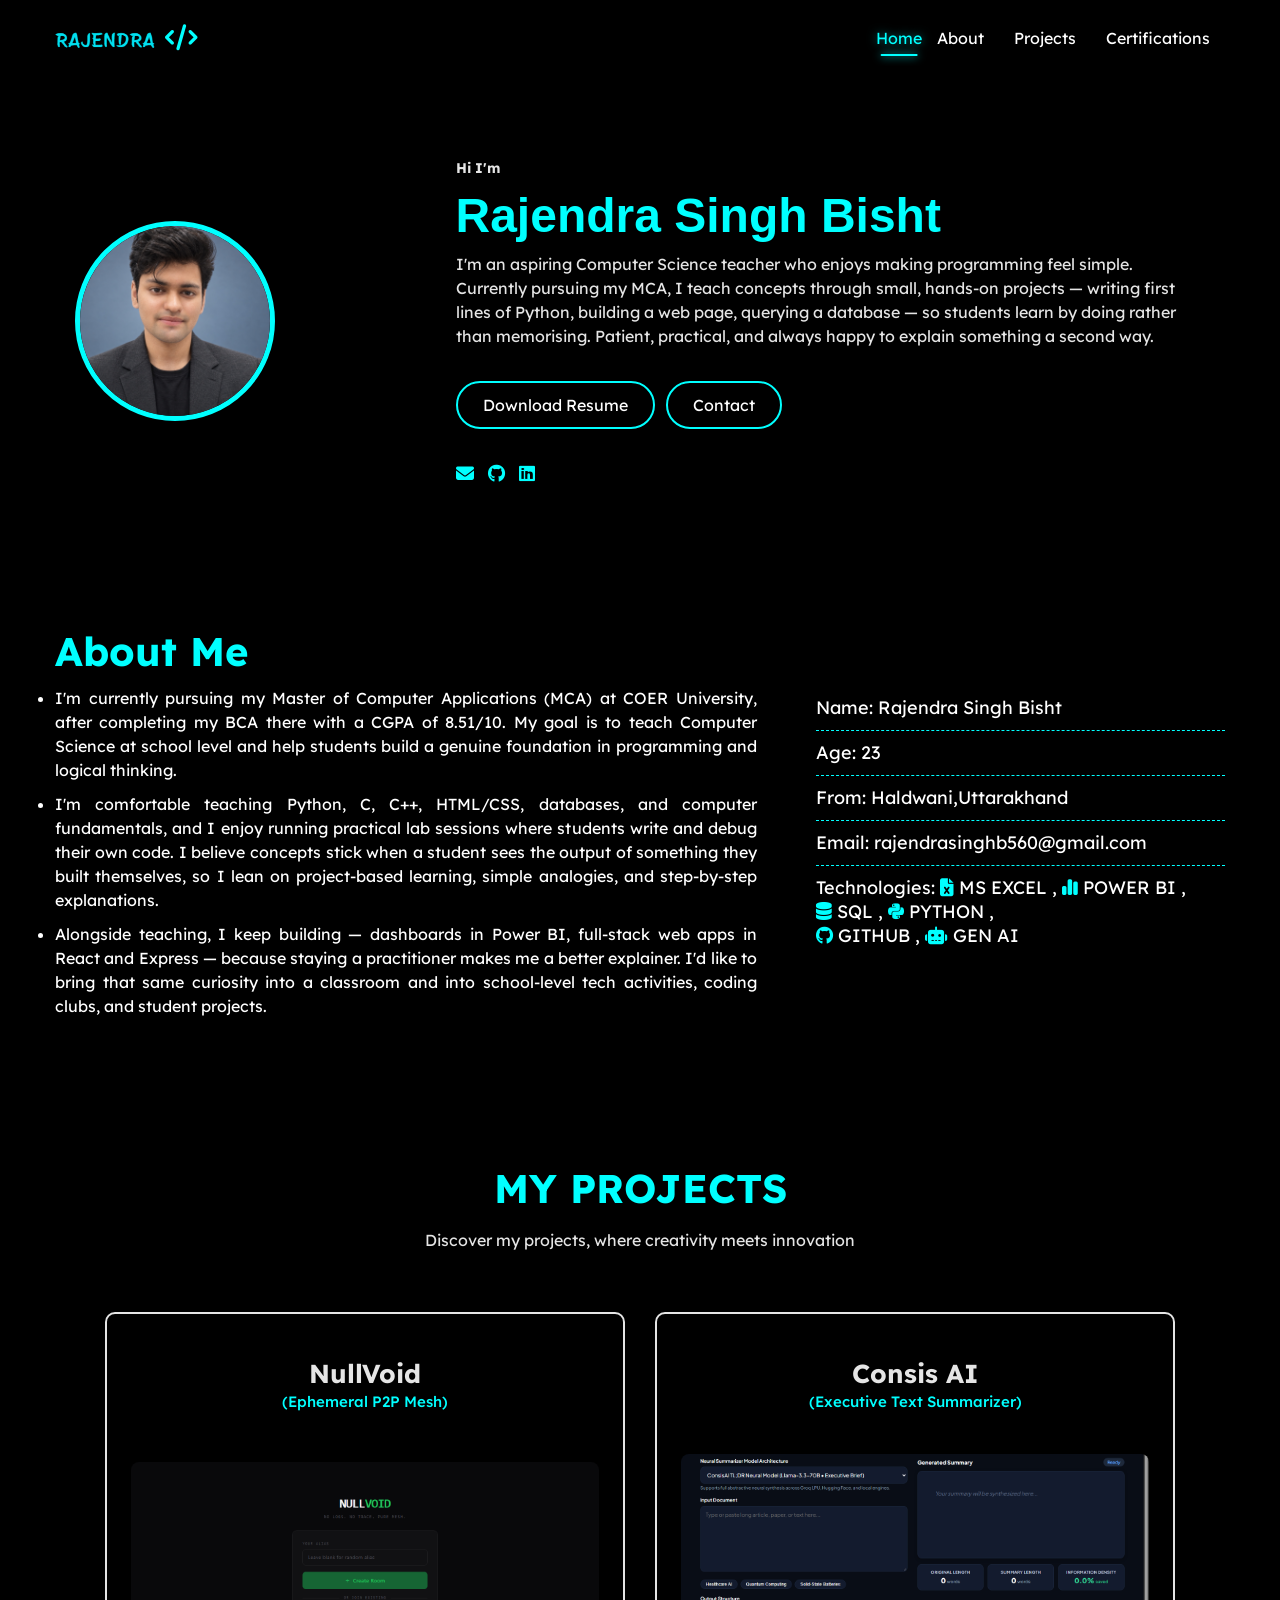
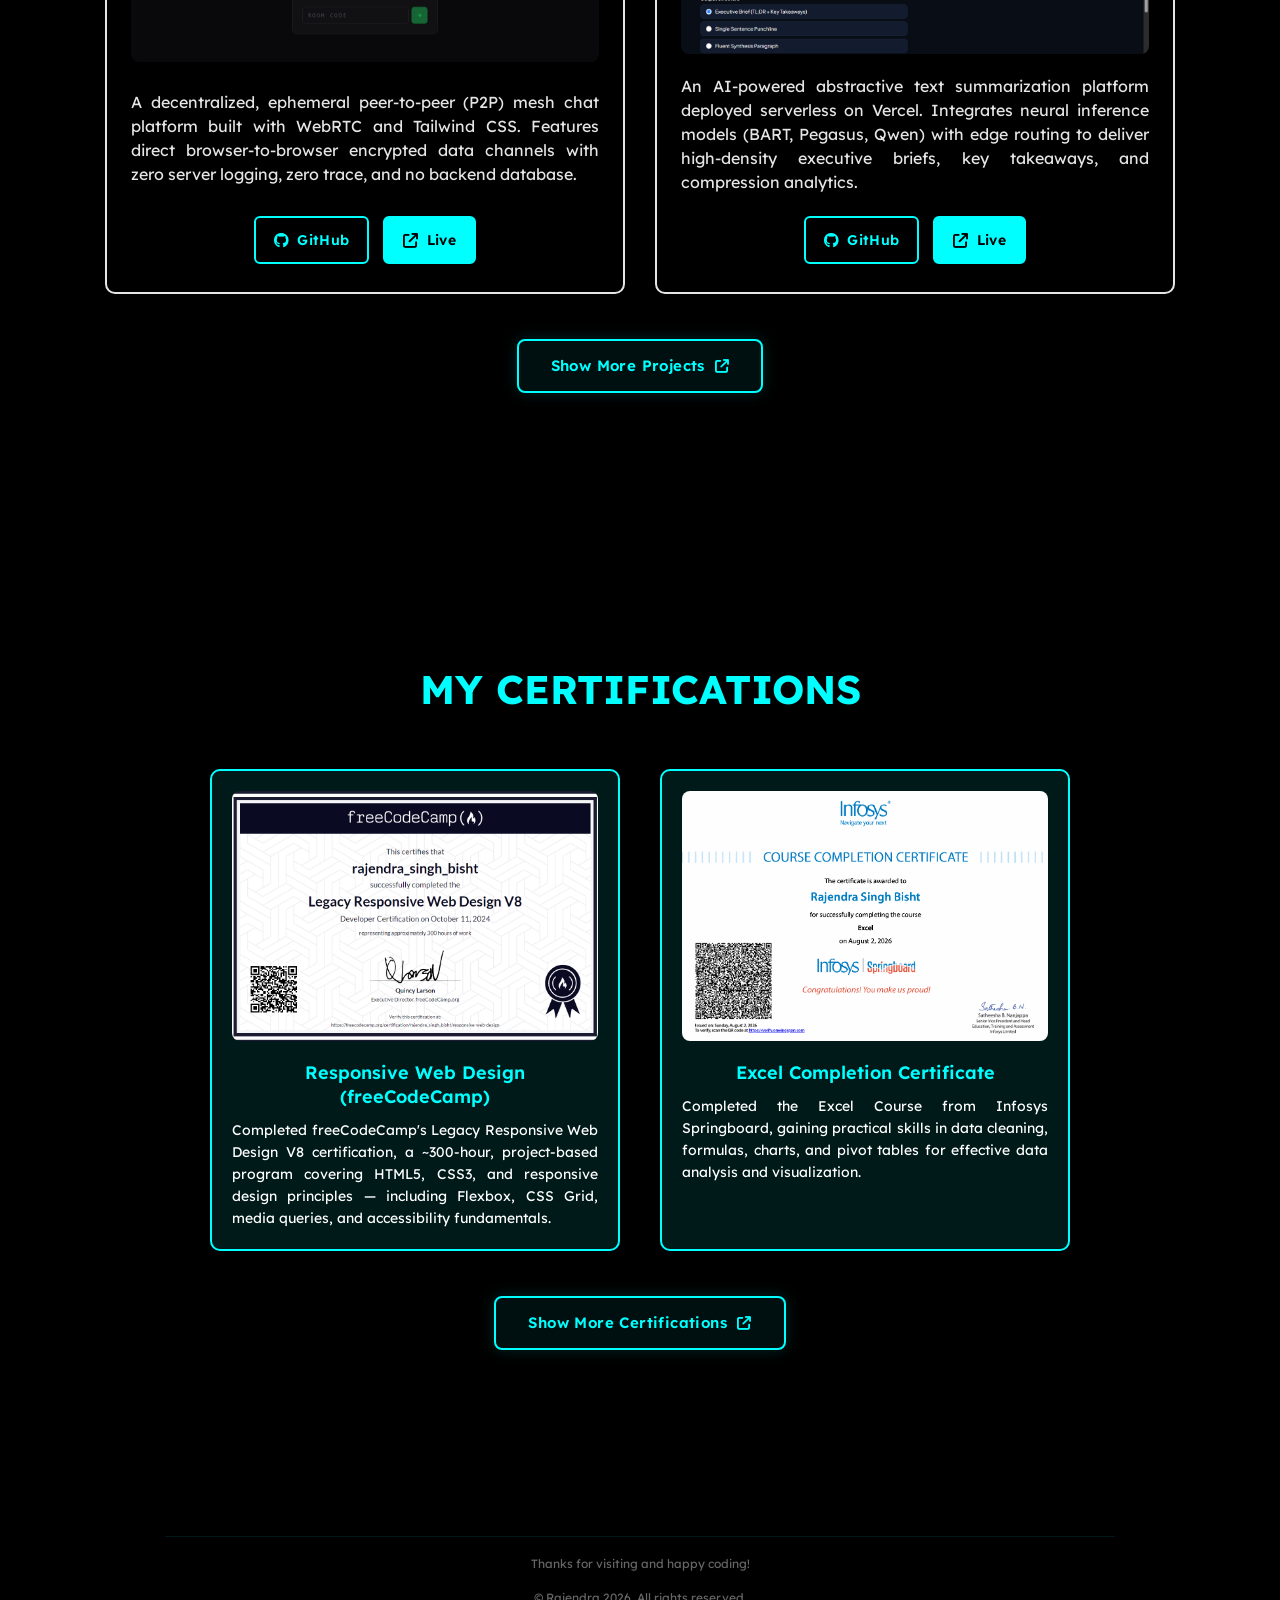
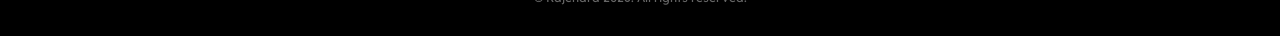
==== commit 03094b65: "Remove Twitter, change Live Demo to Live, and fix cross-page navbar navigation" ====
--- a/index.html
+++ b/index.html
@@ -59,7 +59,6 @@
             <div class="social" >
                 <a href="mailto:rajendrasinghb560@gmail.com" target="_blank"><i class="fa fa-envelope" style="color:  aqua;;"></i></a>
                 <a href="https://github.com/Rajendra7637" target="_blank"><i class="fa-brands fa-github" style="color: aqua;;"></i></a>
-                <a href="https://x.com/Rajendrabisht69?t=imDS3XkulwA086up7VsEKw&s=09" target="_blank"><i class="fa-brands fa-square-twitter" style="color: aqua;"></i></a>
                 <a href="https://www.linkedin.com/in/rajendra-singh-bisht-b9600a332/?lipi=urn%3Ali%3Apage%3Ad_flagship3_feed%3B2MLOsnooRuiY87DfaWjB9A%3D%3D" target="_blank"><i class="fa-brands fa-linkedin" style="color:  aqua;"></i></a>
             </div>
         </div>
@@ -121,7 +120,7 @@
                             <i class="fa-brands fa-github"></i> GitHub
                         </a>
                         <a href="https://nullvoid-psi.vercel.app" target="_blank" class="project-btn live-btn">
-                            <i class="fa-solid fa-arrow-up-right-from-square"></i> Live Demo
+                            <i class="fa-solid fa-arrow-up-right-from-square"></i> Live
                         </a>
                     </div>
                 </div>
@@ -140,7 +139,7 @@
                             <i class="fa-brands fa-github"></i> GitHub
                         </a>
                         <a href="https://consisai.vercel.app" target="_blank" class="project-btn live-btn">
-                            <i class="fa-solid fa-arrow-up-right-from-square"></i> Live Demo
+                            <i class="fa-solid fa-arrow-up-right-from-square"></i> Live
                         </a>
                     </div>
                 </div>
